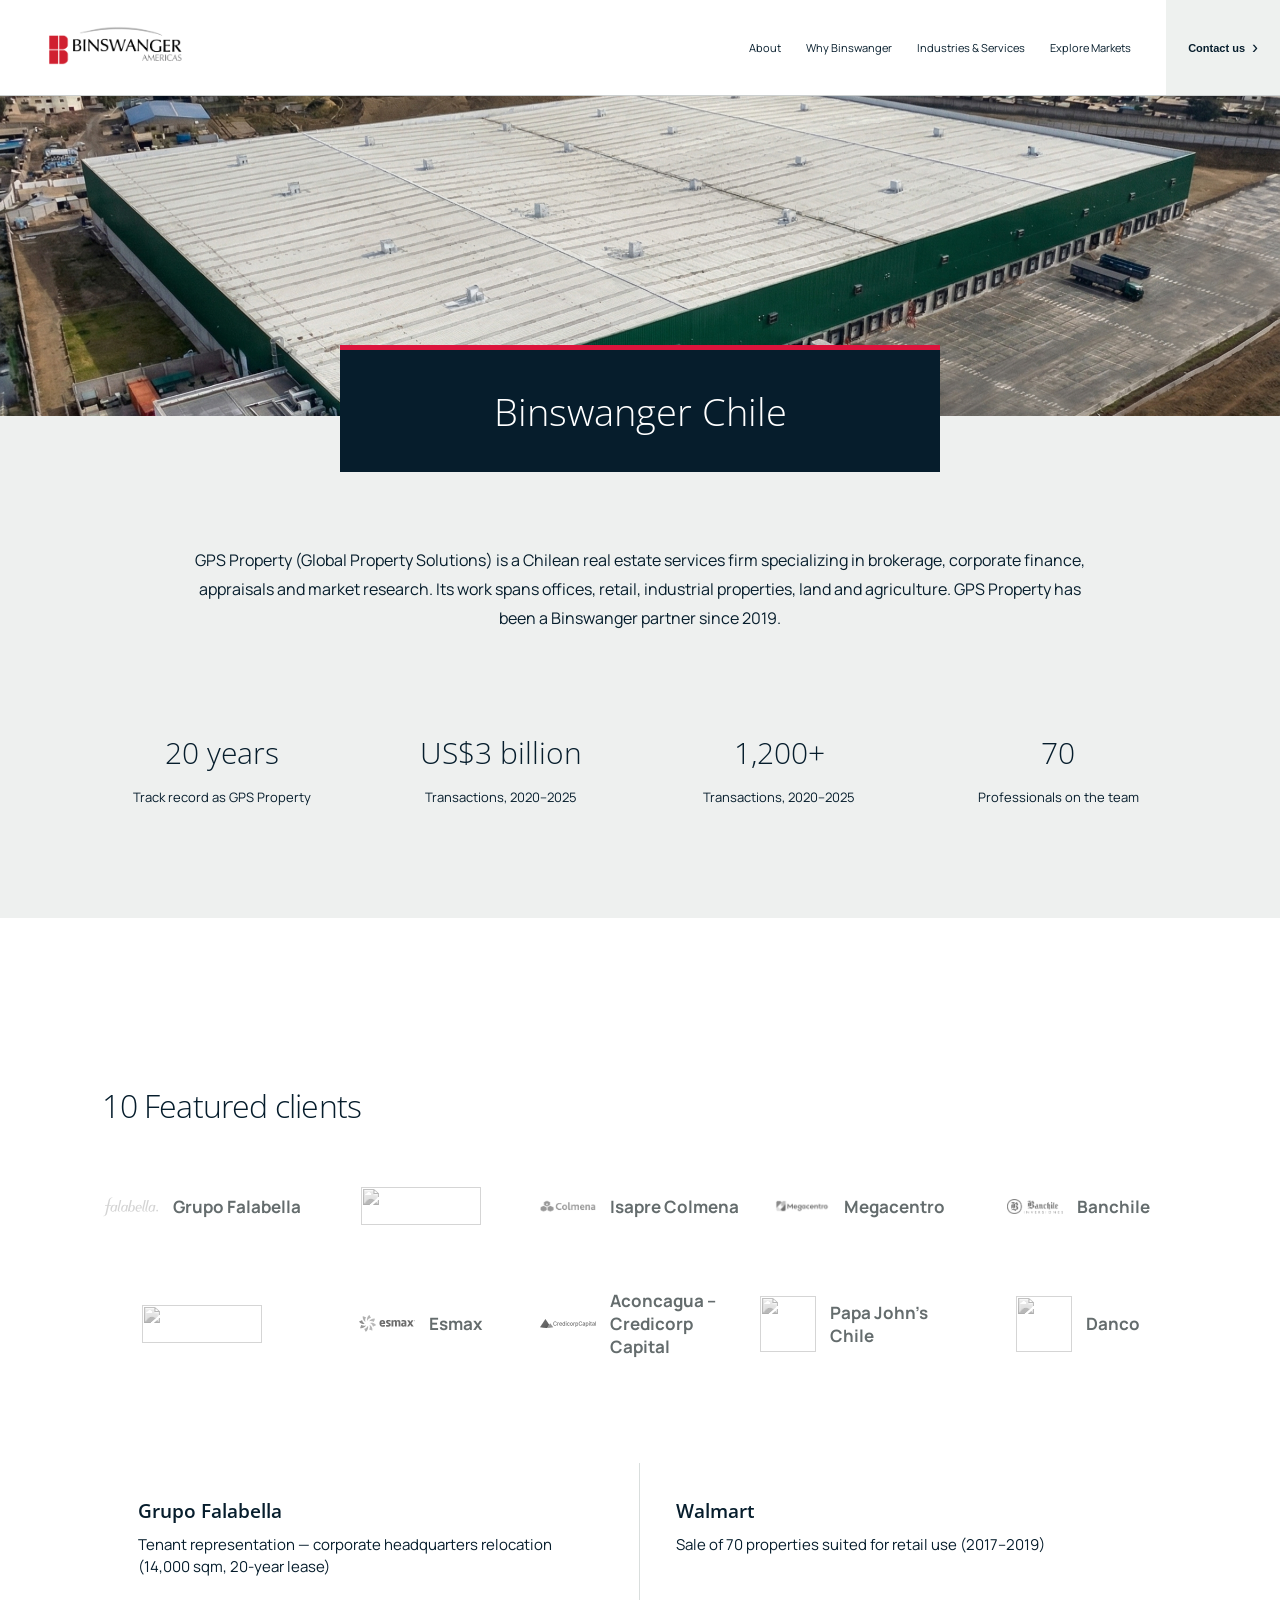
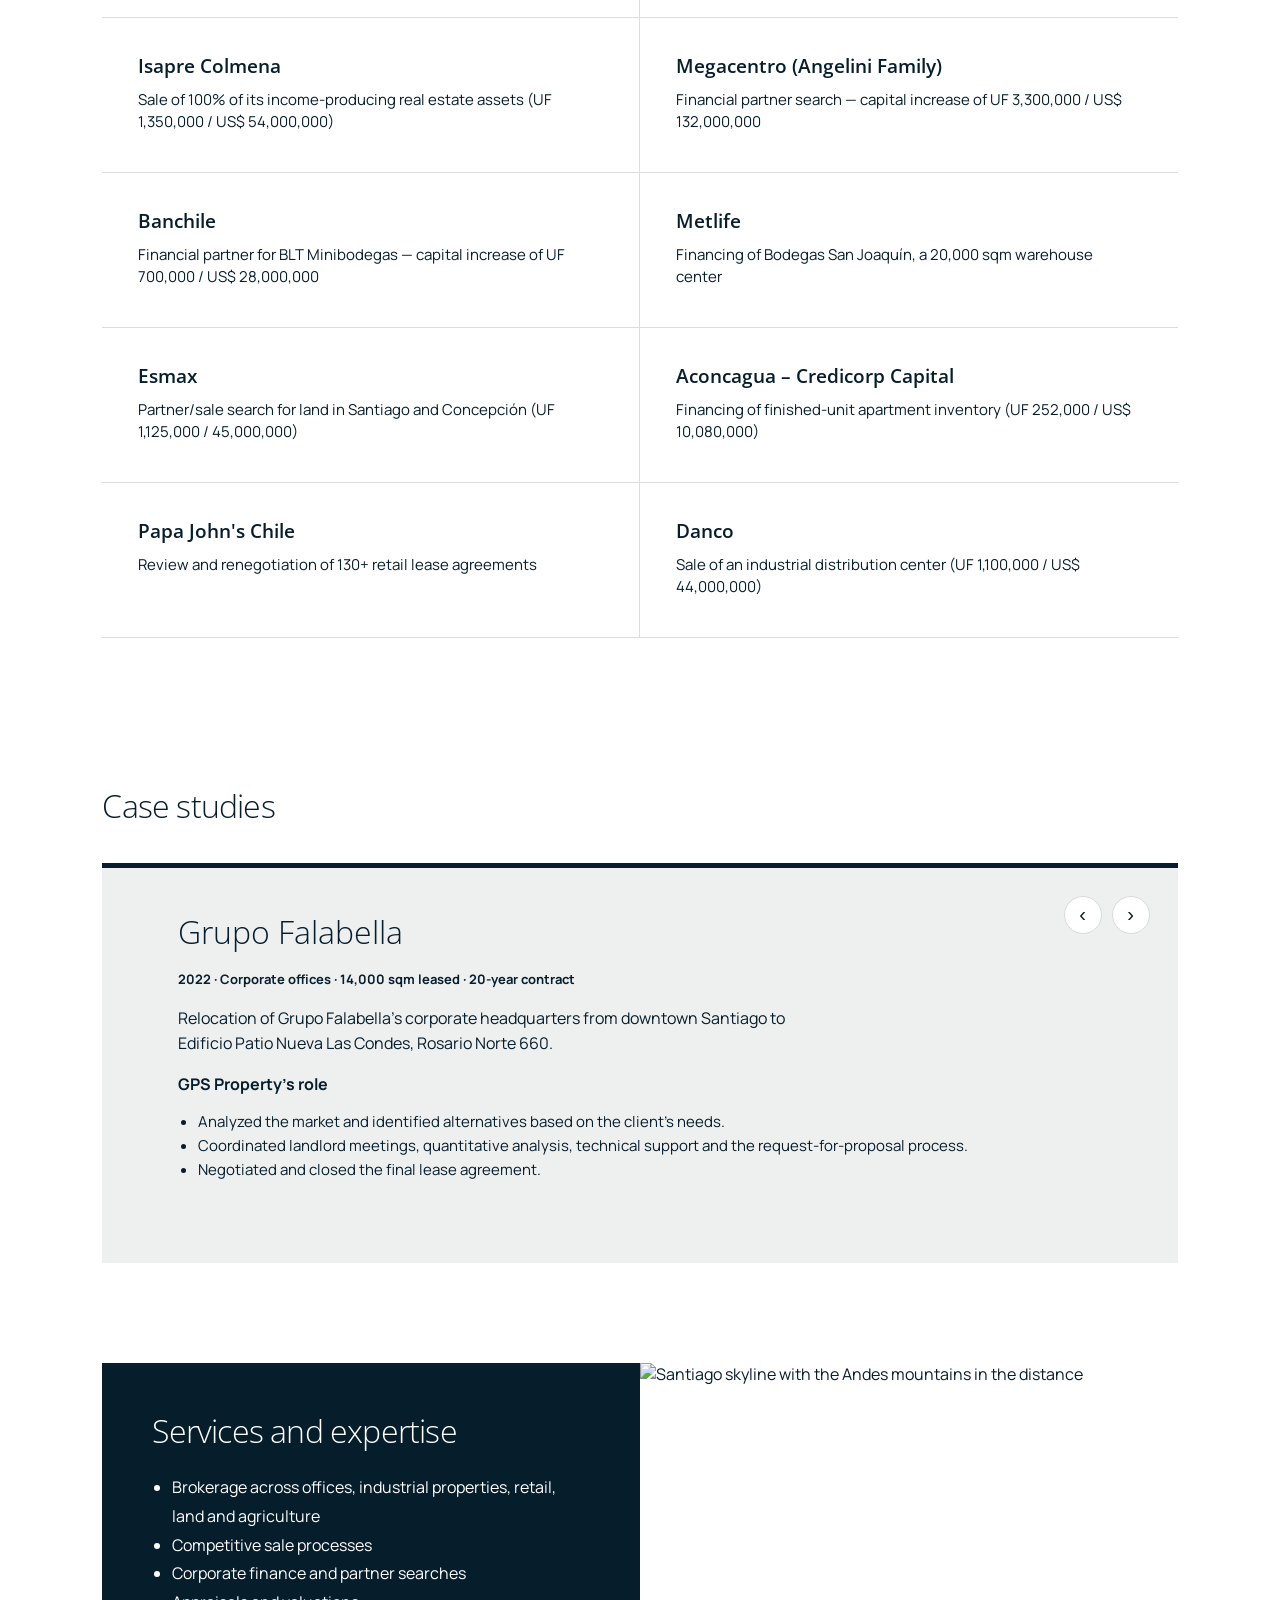
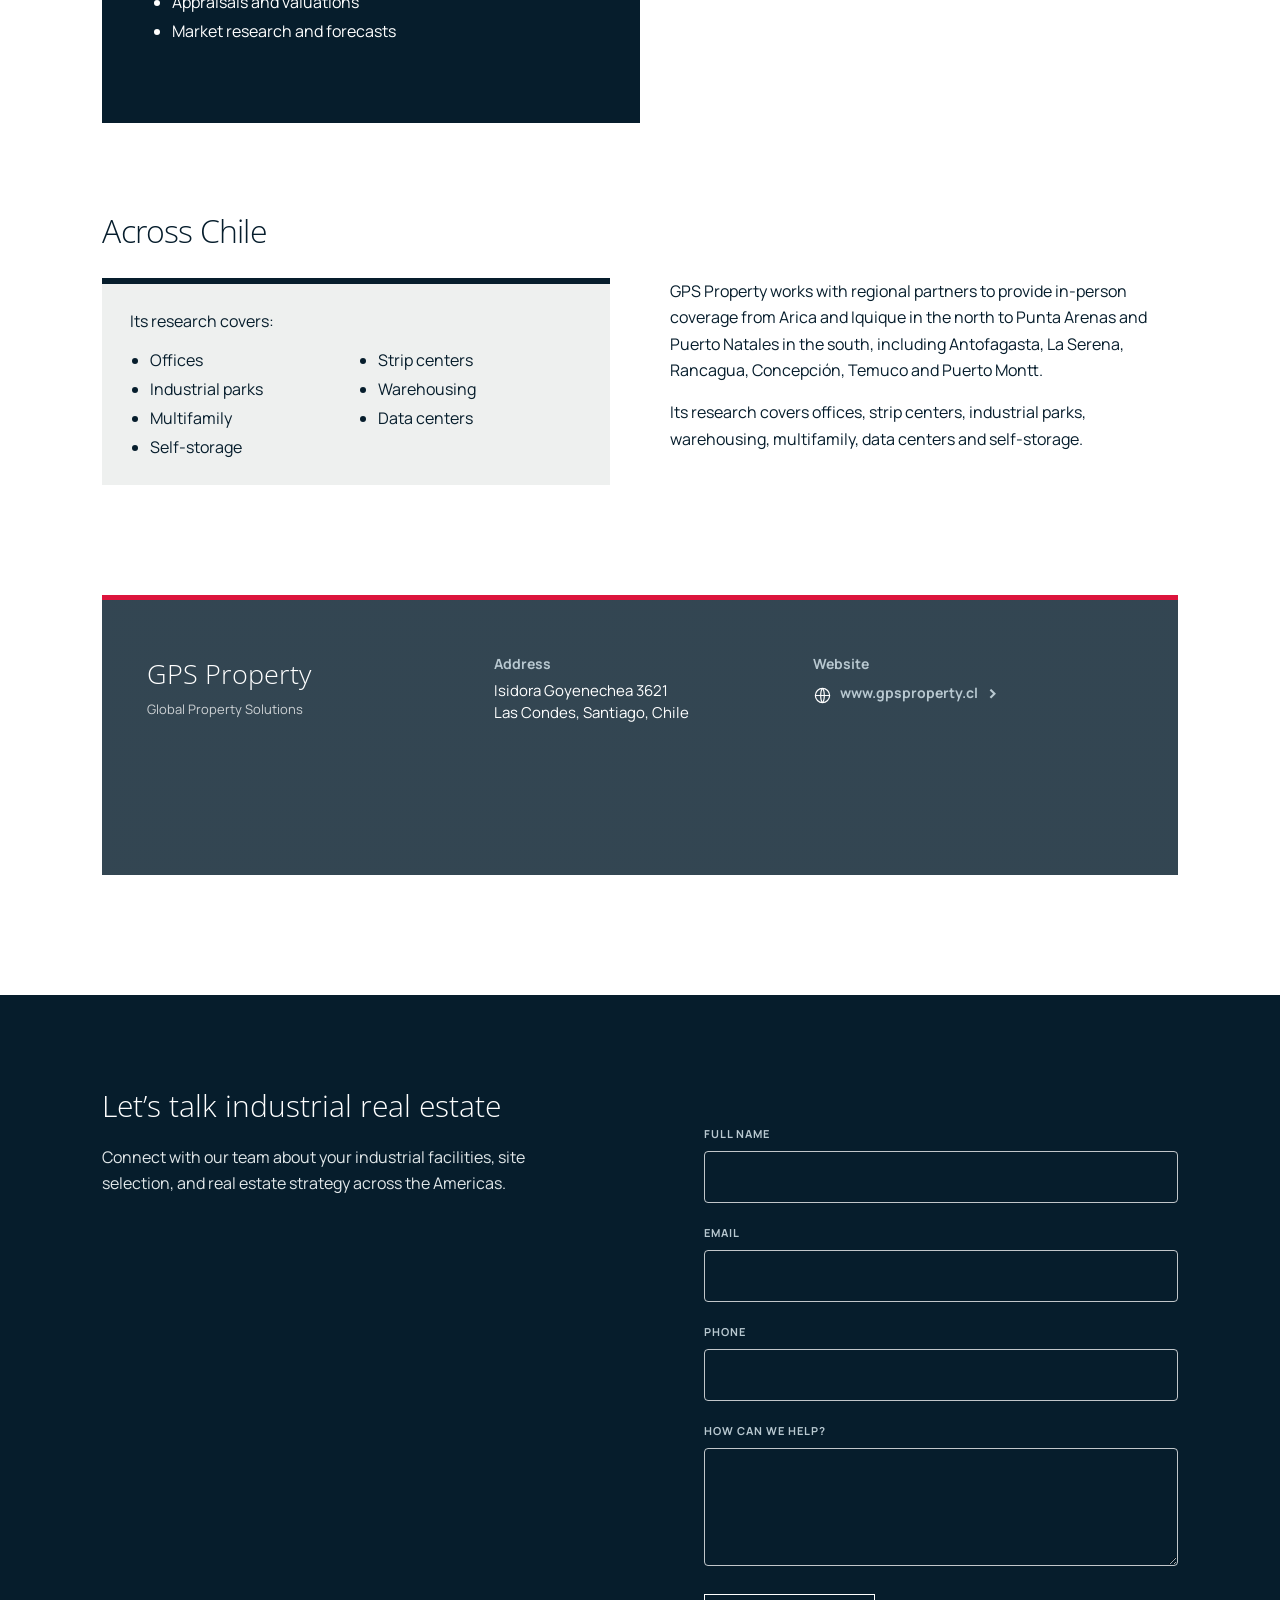
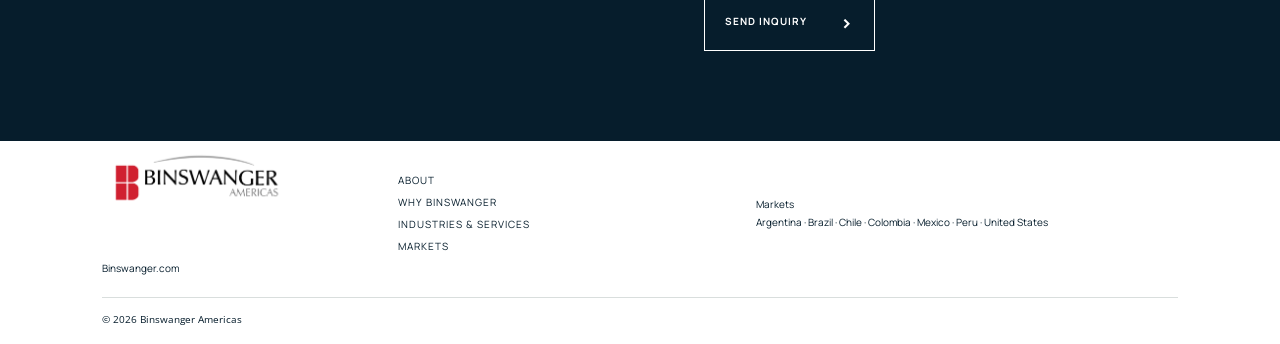
==== market-chile.html @ 6bb9d02f "Add files via upload" ====
<!doctype html>
<html lang="en"><head>
    <link rel="stylesheet" href="https://fonts.googleapis.com/css2?family=Open+Sans:wght@300;600&display=swap"><meta charset="utf-8"><meta name="viewport" content="width=device-width, initial-scale=1"><title>Binswanger Chile | Binswanger Americas</title><link rel="preconnect" href="https://fonts.googleapis.com"><link rel="preconnect" href="https://fonts.gstatic.com" crossorigin><link href="https://fonts.googleapis.com/css2?family=Manrope:wght@400;600;700&display=swap" rel="stylesheet"><link rel="stylesheet" href="capital-markets.css"><style>
.market-header { position:relative; } .market-hero { height:340px; position:relative; background:url('warehouse-peru-aerial-drone.jpg') center 50%/cover; } .market-title { position:absolute; left:7%; bottom:-48px; margin:0; padding:28px 48px; min-width:350px; background:#061d2c; border-top:5px solid #dc143c; color:white; font:300 clamp(32px,3vw,48px)/1.1 "Open Sans",Georgia,serif; } .market-content { max-width:1280px; margin:auto; padding:160px 5.5% 120px; } .market-content h2 { font:300 clamp(28px,2.5vw,40px)/1.1 "Open Sans",Georgia,serif; margin:0 0 40px; } .client-grid { display:grid; grid-template-columns:repeat(2,minmax(0,1fr)); gap:20px 26px; } .client { padding:24px 28px; } .client h3::before { content:""; display:inline-block; width:18px; height:5px; background:#cbd1d1; vertical-align:middle; margin-right:12px; } .client h3 { margin:0 0 12px; font:300 24px/1.1 "Open Sans",Georgia,serif; } .client p { margin:0; font:15px/1.5 Manrope,Arial,sans-serif; } .case-section { margin-top:150px; } .case-label { font:700 14px Manrope,Arial,sans-serif; margin:0 0 20px; } .case-card { min-height:300px; background:#eef0ef; border-top:5px solid #061d2c; padding:42px 7%; position:relative; } .case-card h3 { margin:0 0 16px; font:300 32px "Open Sans",Georgia,serif; } .case-card p { max-width:650px; line-height:1.6; } .case-controls { position:absolute; right:28px; top:28px; display:flex; gap:10px; } .case-controls button { width:38px; height:38px; border:1px solid #d6dbda; border-radius:50%; background:#fff; color:#061d2c; cursor:pointer; font-size:20px; } @media(max-width:760px){ .market-hero{height:250px}.market-title{left:24px;right:24px;min-width:0;padding:22px 26px}.market-content{padding:110px 24px 80px}.client-grid{grid-template-columns:1fr}.case-section{margin-top:80px}.case-card{padding:80px 24px 35px}.market-header nav { display:none } }
.client-ticker { overflow:hidden; background:#f3f4f3; padding:24px 0; border-top:1px solid #dfe3e2; } .ticker-track { display:flex; width:max-content; animation:ticker-scroll 45s linear infinite; } .ticker-group { display:flex; align-items:center; gap:64px; padding-right:64px; } .ticker-logo { display:flex; align-items:center; gap:10px; white-space:nowrap; color:#646c6d; font:700 15px Manrope,Arial,sans-serif; } .ticker-logo img { width:32px; height:32px; object-fit:contain; filter:grayscale(1); opacity:.65; } @keyframes ticker-scroll { to { transform:translateX(-50%); } } @media(prefers-reduced-motion:reduce) { .ticker-track { animation:none; } .client-ticker { overflow-x:auto; } }
.market-overview { margin-bottom:100px; max-width:1050px; } .market-eyebrow { color:#274b68; font:700 14px Manrope,Arial,sans-serif; margin:0 0 20px; } .market-overview p, .market-details p { font:16px/1.65 Manrope,Arial,sans-serif; } .market-stats { display:grid; grid-template-columns:repeat(4,1fr); gap:24px; margin:40px 0 0; } .market-stats strong { display:block; font:300 30px "Open Sans",Georgia,serif; } .market-stats span { font:13px/1.5 Manrope,Arial,sans-serif; } .market-details { margin-top:100px; display:grid; grid-template-columns:1fr 1fr; gap:60px; } .market-details h2 { margin-bottom:25px; } .market-details ul { padding-left:20px; font:16px/1.8 Manrope,Arial,sans-serif; } .case-meta { display:flex; flex-wrap:wrap; gap:14px 30px; font:700 13px Manrope,Arial,sans-serif; } .case-card ul { padding-left:20px; font:15px/1.6 Manrope,Arial,sans-serif; max-width:850px; } .contact-chile { margin-top:110px; padding:45px; background:#061d2c; color:#fff; } .contact-chile h2 { margin-bottom:22px; } .contact-chile p { line-height:1.7; margin:0; } .contact-chile a { text-decoration:underline; } @media(max-width:760px) { .market-stats,.market-details { grid-template-columns:1fr 1fr; } .market-details { gap:35px; } .contact-chile { padding:30px 24px; } } @media(max-width:500px) { .market-details { grid-template-columns:1fr; } }
.market-hero { height:clamp(260px,25vw,390px); margin-bottom:190px; } .market-hero::after { content:""; position:absolute; top:100%; left:0; right:0; height:190px; background:#d9d9d9; } .market-title { z-index:1; left:50%; right:auto; bottom:-56px; transform:translateX(-50%); min-width:0; width:min(600px,80%); padding:40px 30px; text-align:center; } .market-content { padding-top:110px; } @media(max-width:760px) { .market-hero { height:220px; margin-bottom:130px; } .market-hero::after { height:130px; } .market-title { left:50%; right:auto; width:calc(100% - 48px); padding:25px 18px; bottom:-40px; } .market-content { padding-top:75px; } }
.market-hero { margin-bottom:0; } .market-hero::after { display:none; } .overview-band { background:#eef0ef; padding:140px 5.5% 85px; } .overview-band .market-overview { max-width:1150px; margin:0 auto; } @media(max-width:760px) { .market-hero { margin-bottom:0; } .overview-band { padding:100px 24px 60px; } }
.market-overview h2 { font:300 clamp(28px,2.5vw,40px)/1.1 "Open Sans",Georgia,serif; margin:0 0 40px; }
.market-overview { text-align:center; } .market-overview > p { max-width:850px; margin-left:auto; margin-right:auto; }
.chile-flag { display:inline-block; width:32px; height:22px; position:relative; vertical-align:middle; margin-right:8px; background:linear-gradient(to bottom,#fff 50%,#d52b1e 50%); box-shadow:0 0 0 1px rgba(255,255,255,.25); } .chile-flag span { position:absolute; left:0; top:0; width:11px; height:11px; display:grid; place-items:center; background:#0039a6; color:#fff; font:8px/1 Arial,sans-serif; }
.contact-card { display:grid; grid-template-columns:1fr 2fr; gap:45px; max-width:950px; padding-top:28px; border-top:1px solid rgba(255,255,255,.3); } .contact-identity strong { display:block; font:300 27px "Open Sans",Georgia,serif; } .contact-identity span { display:block; margin-top:8px; font-size:13px; opacity:.75; } .contact-details { display:grid; grid-template-columns:1fr 1fr; gap:24px 35px; } .contact-details span { display:block; margin-bottom:6px; font-size:12px; font-weight:700; color:#b8c8d0; } .contact-details p { font-size:15px; line-height:1.5; } .contact-details a { text-decoration:none; } .contact-details a:hover { text-decoration:underline; } @media(max-width:600px) { .contact-card,.contact-details { grid-template-columns:1fr; gap:22px; } }
.market-overview > p { position:relative; top:-30px; }

.contact-card { border-top:0; padding-top:0; }
.contact-chile { border-top:5px solid #dc143c; }
.ticker-logo img[src*="wikimedia"] { width:120px; height:38px; } .ticker-logo img[src*="wikimedia"] + span { position:absolute; width:1px; height:1px; overflow:hidden; clip-path:inset(50%); }
.ticker-logo img[src*="client-logos/"] { width:120px; height:38px; } .ticker-logo img[src*="client-logos/"] + span { position:absolute; width:1px; height:1px; overflow:hidden; clip-path:inset(50%); }
.case-card { height:400px; overflow-y:auto; } @media(max-width:760px) { .case-card { height:480px; } }
.cm-header { height:96px; } @media(max-width:760px) { .cm-header { height:78px; } }
.case-label, .market-eyebrow, .contact-details span { font:700 14px/1.3 Manrope,Arial,sans-serif; letter-spacing:normal; text-transform:none; }
.hero-next, .arrow-link span, .line-link span, .cm-contact span, .why-summary a span { font-family:Manrope,Arial,sans-serif; font-weight:400; }
main h2 { font-family:"Open Sans", Georgia, serif; font-size:clamp(25px, 2.35vw, 38px); font-weight:300; line-height:1.05; letter-spacing:-.025em; }
.footer-inquiry { padding:0 8vw 70px; background:#061d2c; color:#fff; border-top:0; } .footer-inquiry-top { display:grid; grid-template-columns:1fr 1fr; gap:40px; padding:30px 0; border-bottom:1px solid #dc143c; font:700 14px/1.3 Manrope,Arial,sans-serif; } .footer-inquiry-body { display:grid; grid-template-columns:1fr 1fr; gap:10vw; padding-top:65px; } .footer-inquiry h2 { margin:0 0 22px; font:300 clamp(25px,2.35vw,38px)/1.05 "Open Sans",Georgia,serif; } .footer-inquiry p { max-width:520px; margin:0; font:16px/1.65 Manrope,Arial,sans-serif; color:#e1e7e9; } .footer-inquiry-action { padding-top:4px; } .footer-inquiry-action a { background:#274b68; display:inline-flex; align-items:center; justify-content:space-between; min-width:190px; margin-top:24px; padding:14px 20px; border:0; color:#fff; font:700 10px Manrope,Arial,sans-serif; text-transform:uppercase; letter-spacing:1px; } .footer-inquiry-action a span { font-size:24px; line-height:1; margin-left:30px; } .cm-footer { border-top:1px solid rgba(255,255,255,.2); } @media(max-width:760px) { .footer-inquiry { padding:0 24px 55px; } .footer-inquiry-top { gap:20px; font-size:12px; } .footer-inquiry-body { grid-template-columns:1fr; gap:32px; padding-top:45px; } }
.footer-inquiry-body { padding-top:65px; } .cm-footer { border-top:0; }
.footer-inquiry-action a { background:transparent; border:1px solid #fff; }
.footer-inquiry-logo { display:block; width:190px; height:auto; margin:0 0 32px; }
.cm-footer .cm-brand-logo { display:none; }
@media(min-width:761px) { .footer-inquiry-body { row-gap:0; } .footer-inquiry-body > div:first-child { display:contents; } .footer-inquiry-logo, .footer-inquiry h2, .footer-inquiry-body > div:first-child > p { grid-column:1; } .footer-inquiry-action { grid-column:2; grid-row:3; align-self:start; padding-top:0; } }
@media(min-width:761px) { .footer-inquiry-action { transform:translateY(-40px); } }
.market-stats-strip { background:#061d2c; border-top:8px solid #dc143c; color:#fff; padding:65px 8vw; } .market-stats-strip .market-stats { max-width:1200px; margin:0 auto; text-align:center; gap:30px; } .market-stats-strip strong { color:#fff; font:300 30px/1.1 "Open Sans",Georgia,serif; margin-bottom:16px; } .market-stats-strip span { display:block; font:13px/1.5 Manrope,Arial,sans-serif; } @media(max-width:760px) { .market-stats-strip { padding:50px 24px; } .market-stats-strip .market-stats { gap:38px 20px; } }
.market-eyebrow { color:#061d2c; }
body { background:#fff; } .client-ticker { background:#fff; }
.contact-chile { background:linear-gradient(rgba(6,29,44,.82), rgba(6,29,44,.82)), url("https://images.unsplash.com/photo-1689850543263-01a52ccc6943?auto=format&fit=crop&w=1600&q=85") center / cover; }
.market-details { gap:0; } .market-details > div:first-child { background:#061d2c; color:#fff; padding:50px; } .market-details > div:first-child .market-eyebrow { color:#c4d3db; } .market-details > div:nth-child(2) { padding:50px; } .market-details-image { grid-column:2; grid-row:1; margin:0; } .market-details-image img { display:block; width:100%; height:100%; min-height:360px; object-fit:cover; } .market-details > div:nth-child(2) { grid-column:1 / -1; } @media(max-width:760px) { .market-details { grid-template-columns:1fr; } .market-details > div:first-child, .market-details > div:nth-child(2) { padding:32px 24px; } .market-details-image { grid-column:1; grid-row:auto; } .market-details-image img { min-height:240px; height:260px; } .market-details > div:nth-child(2) { grid-column:1; } }
.cm-footer { background:#fff; color:#061d2c; padding:32px 8vw 18px; } @media(max-width:760px) { .cm-footer { padding:32px 24px 18px; } } .cm-footer .cm-footer-main-site { color:#061d2c; } .cm-footer .cm-footer-meta { border-color:#d9dedd; }

.cm-footer { display:grid; grid-template-columns:minmax(160px,.8fr) minmax(210px,1fr) minmax(270px,1.2fr) auto; gap:18px 42px; padding:32px 8vw 18px; }
.cm-footer-brand { grid-column:1; grid-row:1 / span 2; display:flex; flex-direction:column; align-items:flex-start; gap:14px; }
.cm-footer-links { grid-column:2; grid-row:1; display:flex; flex-direction:column; align-items:flex-start; gap:8px; }
.cm-footer-countries { grid-column:3 / 5; grid-row:1; margin:0; line-height:1.8; white-space:nowrap; }
.cm-footer-meta { grid-column:1 / -1; grid-row:3; margin-top:4px; padding-top:14px; border-top:1px solid #d9dedd; }
@media(max-width:760px) { .cm-footer { grid-template-columns:1fr 1fr; gap:24px; padding:32px 24px 18px; } .cm-footer-brand { grid-column:1; grid-row:1 / span 2; } .cm-footer-links { grid-column:1; grid-row:3; } .cm-footer-countries { grid-column:1 / -1; grid-row:4; white-space:normal; } .cm-footer-meta { grid-column:1 / -1; grid-row:5; } }
.client h3::before { content:none; }
.client h3 { font-size:19px; font-weight:600; }

.client-grid { gap:0; margin-top:70px; }
@media(max-width:760px) { .client-grid { margin-top:45px; } }
.client { padding:38px 36px; border-bottom:1px solid #d9dedd; }
@media(max-width:760px) { .client { padding:30px 20px; } }
.client:nth-child(odd) { border-right:1px solid #d9dedd; }
@media(max-width:760px) { .client:nth-child(odd) { border-right:0; } }

.overview-band { padding-top:160px; padding-bottom:110px; }
.overview-band .market-overview { text-align:center; }
.overview-band .market-overview > p { max-width:900px; margin:0 auto; line-height:1.8; }
.overview-band .market-stats { margin-top:70px; gap:40px; }
.overview-band .market-stats strong { margin-bottom:12px; }
@media(max-width:760px) { .overview-band { padding-top:110px; padding-bottom:70px; } .overview-band .market-stats { margin-top:45px; gap:35px 24px; } }

.overview-band { padding-left:8vw; padding-right:8vw; }
.overview-band .market-overview { max-width:none; }
.market-content { max-width:none; padding-left:8vw; padding-right:8vw; }
@media(max-width:760px) { .overview-band, .market-content { padding-left:24px; padding-right:24px; } }
.cm-footer .cm-footer-brand .cm-brand-logo { display:block; }
.cm-footer .cm-footer-brand .cm-brand-logo img { display:block; width:190px; height:auto; filter:none; }
@media(min-width:761px) { .footer-inquiry-action { transform:translateY(-80px); } }
.gps-website { grid-column:2; align-self:center; justify-self:center; display:inline-flex; align-items:center; gap:14px; color:#061d2c; text-decoration:none; font:16px Manrope,Arial,sans-serif; }
.market-details > div:nth-child(2) { grid-column:1; }
.gps-website svg { width:28px; height:28px; }
.gps-website span:last-child { font-size:24px; }
@media(max-width:760px) { .gps-website { grid-column:1; justify-self:start; margin:0 24px 35px; } }
.research-list { display:grid; grid-template-columns:repeat(2, minmax(0, 1fr)); column-gap:24px; }
.research-box { margin-top:30px; padding:24px 28px; background:#eef0ef; border-top:6px solid #061d2c; }
.research-box p { margin:0 0 12px; }
.research-box ul { margin:0; }
.coverage-right { grid-column:2; padding:50px; align-self:start; }
.coverage-right .gps-website { margin-top:55px; }
@media(max-width:760px) { .coverage-right { grid-column:1; padding:0 24px 35px; } .coverage-right .gps-website { margin:55px 0 0; } }
.market-details > div:nth-child(2), .coverage-right { margin-top:40px; }
.client-ticker { margin-top:0; padding:15px 0 35px; border-top:0; }
.ticker-track { display:block; width:auto; animation:none; }
.ticker-group { display:grid; grid-template-columns:repeat(3,minmax(0,1fr)); gap:28px 40px; padding:0; }
.ticker-logo { justify-content:center; white-space:normal; }
@media(max-width:760px) { .client-ticker { padding:35px 24px; } .ticker-group { gap:24px 16px; } .ticker-logo { flex-direction:column; text-align:center; font-size:12px; } }
 .ticker-group { grid-template-columns:repeat(5, minmax(0, 1fr)); row-gap:55px; column-gap:20px; padding:0; }
.ticker-logo { grid-column:auto; }
@media(max-width:760px) { .ticker-group { grid-template-columns:repeat(2, minmax(0, 1fr)); gap:30px 16px; } }
.ticker-logo img { width:56px; height:56px; }
.ticker-logo { font-size:17px; gap:14px; }
@media(max-width:760px) { .ticker-logo img { width:44px; height:44px; } .ticker-logo { font-size:12px; } }
.market-details .coverage-heading { grid-column:1 / -1; margin:90px 0 30px; }
.market-details .coverage-left, .market-details .coverage-right { margin:0; padding:0; }
.market-details .coverage-left { grid-column:1; padding-right:30px; }
.market-details .coverage-right { grid-column:2; padding-left:30px; }
.market-details .research-box { margin-top:0; }
.coverage-right > p { margin-top:0; }
@media(max-width:760px) { .market-details .coverage-left, .market-details .coverage-right { grid-column:1; padding:0; } .market-details .coverage-right { margin-top:30px; } }
.footer-inquiry h2, .footer-inquiry-body > div:first-child > p { position:relative; top:30px; }

.footer-inquiry-body { align-items:start; padding-bottom:20px; }
.chile-inquiry-form { display:grid; gap:10px; }
.chile-inquiry-form label { margin-top:12px; color:#b8c8d0; font:700 11px Manrope,Arial,sans-serif; letter-spacing:1px; text-transform:uppercase; }
.chile-inquiry-form input, .chile-inquiry-form textarea { width:100%; padding:14px; border:1px solid rgba(255,255,255,.75); border-radius:4px; background:transparent; color:#fff; font:16px Manrope,Arial,sans-serif; }
.chile-inquiry-form textarea { resize:vertical; }
.chile-inquiry-form button { justify-self:start; margin-top:18px; padding:14px 20px; border:1px solid #fff; background:transparent; color:#fff; cursor:pointer; font:700 10px Manrope,Arial,sans-serif; letter-spacing:1px; text-transform:uppercase; }
.chile-inquiry-form button span { margin-left:30px; font-size:20px; vertical-align:middle; }
.contact-details .gps-website { color:#fff; font-size:15px; gap:8px; }
.contact-details .gps-website svg { width:19px; height:19px; }
.contact-details .gps-website span:last-child { font-size:20px; }
.contact-chile { min-height:280px; padding-top:55px; padding-bottom:55px; }
@media(max-width:760px) { .contact-chile { min-height:0; padding-top:40px; padding-bottom:40px; } }
#clients-title { margin-top:60px; }
</style></head><body>
<header class="cm-header market-header"><a class="cm-brand cm-brand-logo" href="index.html"><img src="binswanger-intelligence.png" alt="Binswanger Americas" style="display:block;width:155px;height:auto"></a><nav><a href="index.html#about">About</a><a href="index.html#why-binswanger">Why Binswanger</a><a href="index.html#expertise">Industries &amp; Services</a><a href="index.html#markets">Explore Markets</a></nav><a class="cm-contact" href="index.html#contact">Contact us <span>›</span></a></header>
<main><section class="market-hero" aria-label="Industrial facility"><h1 class="market-title">Binswanger Chile</h1></section><div class="overview-band"><section class="market-overview"><p>GPS Property (Global Property Solutions) is a Chilean real estate services firm specializing in brokerage, corporate finance, appraisals and market research. Its work spans offices, retail, industrial properties, land and agriculture. GPS Property has been a Binswanger partner since 2019.</p><div class="market-stats"><div><strong>20 years</strong><span>Track record as GPS Property</span></div><div><strong>US$3 billion</strong><span>Transactions, 2020–2025</span></div><div><strong>1,200+</strong><span>Transactions, 2020–2025</span></div><div><strong>70</strong><span>Professionals on the team</span></div></div></section></div><div class="market-content"><section aria-labelledby="clients-title"><h2 id="clients-title">10 Featured clients</h2><section class="client-ticker" aria-label="Featured clients"><div class="ticker-track"><div class="ticker-group"><span class="ticker-logo"><img src="falabella.svg" alt="" loading="lazy"><span>Grupo Falabella</span></span><span class="ticker-logo"><img src="https://commons.wikimedia.org/wiki/Special:FilePath/Walmart%20logo%20(2025).svg" alt="" loading="lazy"><span>Walmart</span></span><span class="ticker-logo"><img src="colmena.png" alt="" loading="lazy"><span>Isapre Colmena</span></span><span class="ticker-logo"><img src="megacentro.png" alt="" loading="lazy"><span>Megacentro</span></span><span class="ticker-logo"><img src="banchile.png" alt="" loading="lazy"><span>Banchile</span></span><span class="ticker-logo"><img src="https://commons.wikimedia.org/wiki/Special:FilePath/MetLife%20Logo.svg" alt="" loading="lazy"><span>MetLife</span></span><span class="ticker-logo"><img src="esmax.svg" alt="" loading="lazy"><span>Esmax</span></span><span class="ticker-logo"><img src="credicorp.svg" alt="" loading="lazy"><span>Aconcagua – Credicorp Capital</span></span><span class="ticker-logo"><img src="https://www.google.com/s2/favicons?domain=papajohns.cl&amp;sz=64" alt="" loading="lazy"><span>Papa John’s Chile</span></span><span class="ticker-logo"><img src="https://www.google.com/s2/favicons?domain=danco.cl&amp;sz=64" alt="" loading="lazy"><span>Danco</span></span></div></div></section><div class="client-grid">
<article class="client"><h3>Grupo Falabella</h3><p>Tenant representation — corporate headquarters relocation (14,000 sqm, 20-year lease)</p></article>
<article class="client"><h3>Walmart</h3><p>Sale of 70 properties suited for retail use (2017–2019)</p></article>
<article class="client"><h3>Isapre Colmena</h3><p>Sale of 100% of its income-producing real estate assets (UF 1,350,000 / US$ 54,000,000)</p></article>
<article class="client"><h3>Megacentro (Angelini Family)</h3><p>Financial partner search — capital increase of UF 3,300,000 / US$ 132,000,000</p></article>
<article class="client"><h3>Banchile</h3><p>Financial partner for BLT Minibodegas — capital increase of UF 700,000 / US$ 28,000,000</p></article>
<article class="client"><h3>Metlife</h3><p>Financing of Bodegas San Joaquín, a 20,000 sqm warehouse center</p></article>
<article class="client"><h3>Esmax</h3><p>Partner/sale search for land in Santiago and Concepción (UF 1,125,000 / 45,000,000)</p></article>
<article class="client"><h3>Aconcagua – Credicorp Capital</h3><p>Financing of finished-unit apartment inventory (UF 252,000 / US$ 10,080,000)</p></article>
<article class="client"><h3>Papa John's Chile</h3><p>Review and renegotiation of 130+ retail lease agreements</p></article>
<article class="client"><h3>Danco</h3><p>Sale of an industrial distribution center (UF 1,100,000 / US$ 44,000,000)</p></article>
</div></section><section class="case-section" aria-labelledby="case-title"><h2 id="case-title">Case studies</h2><div class="case-card"><div class="case-controls"><button type="button" id="prev-case" aria-label="Previous case study">‹</button><button type="button" id="next-case" aria-label="Next case study">›</button></div><div aria-live="polite"><h3 id="case-name">Grupo Falabella</h3><p class="case-meta" id="case-meta"></p><p id="case-description"></p><strong>GPS Property’s role</strong><ul id="case-role"></ul></div></div></section><section class="market-details"><div><h2>Services and expertise</h2><ul><li>Brokerage across offices, industrial properties, retail, land and agriculture</li><li>Competitive sale processes</li><li>Corporate finance and partner searches</li><li>Appraisals and valuations</li><li>Market research and forecasts</li></ul></div><h2 class="coverage-heading">Across Chile</h2><div class="coverage-left"><div class="research-box"><p>Its research covers:</p><ul class="research-list"><li>Offices</li><li>Strip centers</li><li>Industrial parks</li><li>Warehousing</li><li>Multifamily</li><li>Data centers</li><li>Self-storage</li></ul></div></div><div class="coverage-right"><p>GPS Property works with regional partners to provide in-person coverage from Arica and Iquique in the north to Punta Arenas and Puerto Natales in the south, including Antofagasta, La Serena, Rancagua, Concepción, Temuco and Puerto Montt.</p><p>Its research covers offices, strip centers, industrial parks, warehousing, multifamily, data centers and self-storage.</p></div><figure class="market-details-image"><img src="https://images.unsplash.com/photo-1689850543263-01a52ccc6943?auto=format&amp;fit=crop&amp;w=1600&amp;q=85" alt="Santiago skyline with the Andes mountains in the distance" loading="lazy"></figure></section><section class="contact-chile"><div class="contact-card"><div class="contact-identity"><strong>GPS Property</strong><span>Global Property Solutions</span></div><div class="contact-details"><div><span>Address</span><p>Isidora Goyenechea 3621<br>Las Condes, Santiago, Chile</p></div><div><span>Website</span><p><a class="gps-website" href="https://www.gpsproperty.cl" target="_blank" rel="noopener noreferrer"><svg viewBox="0 0 24 24" fill="none" stroke="currentColor" stroke-width="1.5" aria-hidden="true"><circle cx="12" cy="12" r="9"/><path d="M3 12h18M12 3c3 3 3 15 0 18M12 3c-3 3-3 15 0 18"/></svg><span>www.gpsproperty.cl</span><span aria-hidden="true">›</span></a></p></div></div></div></section></div></main>



<section class="footer-inquiry" aria-label="Contact Binswanger"><div class="footer-inquiry-body"><div><h2>Let’s talk industrial real estate</h2><p>Connect with our team about your industrial facilities, site selection, and real estate strategy across the Americas.</p></div><form class="chile-inquiry-form" id="chile-inquiry-form"><label for="inquiry-name">Full name</label><input id="inquiry-name" name="name" autocomplete="name" required><label for="inquiry-email">Email</label><input id="inquiry-email" name="email" type="email" autocomplete="email" required><label for="inquiry-phone">Phone</label><input id="inquiry-phone" name="phone" type="tel" autocomplete="tel"><label for="inquiry-message">How can we help?</label><textarea id="inquiry-message" name="message" rows="4" required></textarea><button type="submit">Send inquiry <span>›</span></button></form></div></section>
<footer class="cm-footer"><div class="cm-footer-brand"><a class="cm-brand cm-brand-logo" href="index.html"><img src="binswanger-intelligence.png" alt="Binswanger Americas" /></a><a class="cm-footer-main-site" href="https://www.binswanger.com/" target="_blank" rel="noopener noreferrer">Binswanger.com</a></div><div class="cm-footer-links"><a href="index.html#about">About</a><a href="index.html#why-binswanger">Why Binswanger</a><a href="index.html#expertise">Industries &amp; Services</a><a href="index.html#markets">Markets</a></div><p class="cm-footer-countries"><span>Markets</span><br />Argentina · Brazil · Chile · Colombia · Mexico · Peru · United States</p><div class="cm-footer-meta"><span>© 2026 Binswanger Americas</span></div></footer>
<script>
const cases=[
{name:'Grupo Falabella',meta:'2022 · Corporate offices · 14,000 sqm leased · 20-year contract',description:'Relocation of Grupo Falabella’s corporate headquarters from downtown Santiago to Edificio Patio Nueva Las Condes, Rosario Norte 660.',role:['Analyzed the market and identified alternatives based on the client’s needs.','Coordinated landlord meetings, quantitative analysis, technical support and the request-for-proposal process.','Negotiated and closed the final lease agreement.']},
{name:'Megacentro — Angelini Family',meta:'2019 · Industrial · UF 3,300,000 / US$ 132,000,000',description:'Megacentro sought a financial partner for growth; Inversiones Siemel, the Angelini family office, acquired a 25% stake.',role:['Led the search for a partner to support future growth.','Approached financial investors interested in acquiring a stake.']},
{name:'Isapre Colmena',meta:'2019 · Income-producing offices · UF 1,350,000 / US$ 54,000,000',description:'Sale of 100% of Isapre Colmena’s income-producing real estate assets.',role:['Designed the transaction, including legal and tax matters and lease agreements.','Structured the asset and company sale.','Ran a competitive process among local real estate funds and insurance companies.']}
]; let current=0; function showCase(step){current=(current+step+cases.length)%cases.length;const item=cases[current];document.getElementById('case-name').textContent=item.name;document.getElementById('case-meta').textContent=item.meta;document.getElementById('case-description').textContent=item.description;const list=document.getElementById('case-role');list.replaceChildren(...item.role.map(text=>{const li=document.createElement('li');li.textContent=text;return li}));} document.getElementById('prev-case').addEventListener('click',()=>showCase(-1));document.getElementById('next-case').addEventListener('click',()=>showCase(1));showCase(0);
</script><script>
document.getElementById('chile-inquiry-form').addEventListener('submit', function (event) {
  event.preventDefault();
  const data = new FormData(this);
  const body = `Name: ${data.get('name')}\nEmail: ${data.get('email')}\nPhone: ${data.get('phone')}\n\n${data.get('message')}`;
  window.location.href = `mailto:info@gpsproperty.cl?subject=${encodeURIComponent('Chile industrial real estate inquiry')}&body=${encodeURIComponent(body)}`;
});
</script></body></html>
---- capital-markets.css ----
@font-face{font-family:Optima;src:url('OPTIMA.TTF') format('truetype');font-weight:400}:root{--ink:#061d2c;--lime:#cef06c;--paper:#f7f7f4;--red:#bd302d;--rule:#b8c0c4}*{box-sizing:border-box}html{scroll-behavior:smooth}body{margin:0;background:var(--paper);color:var(--ink);font-family:Manrope,Arial,sans-serif}a{color:inherit;text-decoration:none}.cm-header{height:78px;display:flex;align-items:center;padding:0 3vw;border-bottom:1px solid #ccd0d0;background:#fff;position:sticky;top:0;z-index:10}.cm-brand{font-size:19px;font-weight:800;letter-spacing:-1.3px}.cm-brand b{color:var(--red)}.cm-brand small{font-size:8px;letter-spacing:1.4px;margin-left:4px}.cm-header nav{display:flex;gap:25px;margin-left:auto;font-size:11px}.cm-contact{font-size:11px;font-weight:800;margin-left:35px}.cm-contact span{font-size:18px;margin-left:7px}.cm-menu{display:none}.cm-hero{min-height:720px;display:grid;grid-template-columns:1fr 43%;background:#dfe6e8}.cm-hero-image{background:linear-gradient(rgba(7,37,54,.16),rgba(7,37,54,.16)),url('capital-markets-hero.png') center/cover}.cm-hero-panel{background:var(--ink);color:#fff;margin:93px 7vw 62px -80px;padding:58px 56px;position:relative;border-top:16px solid var(--lime);align-self:stretch}.kicker,.side-label{font-size:10px;text-transform:uppercase;letter-spacing:1.55px;font-weight:800;margin:0 0 28px}.cm-hero h1,.intro-block h2,.expertise h2,.approach h2,.insights h2,.contact-block h2{font-family:"Open Sans",serif;font-weight:300;letter-spacing:-.025em}.cm-hero h1{font-size:clamp(57px,5.9vw,91px);line-height:.89;margin:0 0 34px}.cm-hero-panel>p:not(.kicker){max-width:315px;font-size:16px;line-height:1.65}.arrow-link{position:absolute;bottom:59px;font-size:11px;font-weight:800}.arrow-link span{font-size:21px;margin-left:9px}.hero-index{display:flex;gap:14px;position:absolute;bottom:62px;right:42px;align-items:center}.hero-index b{font-size:11px}.hero-index i{height:3px;width:52px;background:#42606d}.hero-index i:first-of-type{background:var(--lime)}.intro-block,.insights{display:grid;grid-template-columns:25% 1fr;padding:120px 8vw;border-bottom:1px solid var(--rule)}.side-label{color:var(--red);font-family:"Open Sans",serif;text-transform:none;font-size:15px;letter-spacing:.04em}.intro-block>div{max-width:950px}.intro-block h2{font-size:clamp(48px,5vw,74px);line-height:.95;margin:0 0 36px}.intro-block p:not(.side-label){font-size:18px;line-height:1.6;max-width:520px}.line-link{display:inline-block;margin-top:24px;border-bottom:1px solid currentColor;padding-bottom:7px;font-size:10px;font-weight:800;letter-spacing:1px;text-transform:uppercase}.line-link span{font-size:17px;margin-left:9px}.stats-strip{display:grid;grid-template-columns:repeat(3,1fr);background:var(--ink);color:#fff}.stats-strip div{min-height:210px;padding:43px 5vw;border-right:1px solid #4c626d}.stats-strip div:last-child{border:0}.stats-strip strong{display:block;font:300 clamp(52px,5vw,76px) "Open Sans",serif;letter-spacing:-.05em}.stats-strip span{font-size:10px;letter-spacing:1.15px;text-transform:uppercase}.expertise{display:grid;grid-template-columns:35% 65%;border-bottom:1px solid var(--rule)}.expertise-heading{padding:110px 5vw 80px 8vw;background:#e5e9e7}.expertise h2{font-size:clamp(52px,5.5vw,83px);line-height:.9;margin:0}.expertise-list{border-left:1px solid var(--rule)}.expertise-list a{display:grid;grid-template-columns:60px 1fr 30px;gap:20px;padding:31px 38px;border-bottom:1px solid var(--rule);align-items:center;min-height:125px}.expertise-list a:last-child{border:0}.expertise-list span{font-size:11px}.expertise-list h3{font:300 clamp(28px,3vw,45px) "Open Sans",serif;letter-spacing:-.02em;margin:0}.expertise-list b{font-size:24px;font-weight:400}.approach{display:grid;grid-template-columns:1fr 1fr;min-height:660px}.approach-photo{background:url('https://images.unsplash.com/photo-1497366412874-3415097a27e7?auto=format&fit=crop&w=1500&q=85') center/cover}.approach-copy{background:var(--ink);color:#fff;padding:110px 8vw}.approach-copy .kicker{color:var(--lime)}.approach h2{font-size:clamp(48px,5.2vw,77px);line-height:.93;margin:0 0 38px}.approach-copy>p:not(.kicker){font-size:17px;line-height:1.65;max-width:470px}.light-link{color:#fff}.insights{padding-bottom:100px}.insights-content{min-width:0}.insights-top{display:flex;justify-content:space-between;gap:30px;align-items:end;margin-bottom:62px}.insights h2{font-size:clamp(42px,4.7vw,70px);line-height:.95;margin:0}.story-grid{display:grid;grid-template-columns:repeat(3,1fr);border-top:1px solid var(--ink)}.story-grid article{min-height:280px;border-right:1px solid var(--rule);padding:25px 25px 25px 0;margin-right:25px;display:flex;flex-direction:column}.story-grid article:last-child{border:0}.story-grid .kicker{color:var(--red);margin-bottom:35px;font-size:9px}.story-grid h3{font:300 29px/1.02 "Open Sans",serif;margin:0}.story-grid a{margin-top:auto;font-size:10px;font-weight:800;text-transform:uppercase;letter-spacing:1px}.contact-block{background:var(--lime);padding:100px 8vw}.contact-block h2{font-size:clamp(56px,6vw,94px);line-height:.88;margin:0 0 50px}.contact-block>a{font-size:17px;border-bottom:1px solid var(--ink);padding-bottom:8px}.contact-block>a span{font-size:23px;margin-left:12px}footer{background:var(--ink);color:#fff;padding:31px 3vw;display:flex;justify-content:space-between;align-items:center;font-size:10px}footer>span{opacity:.7}@media(max-width:760px){.cm-header{height:65px;padding:0 20px}.cm-header nav,.cm-contact{display:none}.cm-menu{display:flex;margin-left:auto;gap:5px;align-items:center;border:0;background:none;font-size:10px;text-transform:uppercase;letter-spacing:1px}.cm-menu i{display:block;width:20px;height:1px;background:var(--ink)}.cm-hero{display:block;min-height:0}.cm-hero-image{height:450px}.cm-hero-panel{margin:-50px 20px 0;padding:42px 30px;min-height:500px}.hero-index{left:30px;right:auto;bottom:29px}.hero-index i{width:34px}.intro-block,.insights{grid-template-columns:1fr;padding:73px 24px}.side-label{margin-bottom:35px}.stats-strip,.expertise,.approach,.story-grid{grid-template-columns:1fr}.stats-strip div{min-height:155px;padding:25px 24px;border-right:0;border-bottom:1px solid #4c626d}.expertise-heading{padding:72px 24px}.expertise-list{border-left:0}.expertise-list a{padding:26px 24px;grid-template-columns:35px 1fr 22px}.approach-photo{min-height:360px}.approach-copy{padding:72px 24px}.insights-top{display:block}.insights-top .line-link{margin-top:26px}.story-grid article{min-height:220px;border-right:0;border-bottom:1px solid var(--rule);margin:0;padding:25px 0}.contact-block{padding:75px 24px}footer{padding:28px 24px;gap:20px;align-items:flex-start;flex-direction:column}}

/* JLL-inspired open service-page layout */
.intro-block { display:block; padding:108px max(8vw, 80px); text-align:center; }
.intro-block .side-label { margin:0 0 24px; }
.intro-block > div { max-width:820px; margin:0 auto; }
.intro-block h2 { font-size:clamp(45px,4.5vw,68px); }
.intro-block p:not(.side-label) { margin-left:auto; margin-right:auto; }
.stats-strip { background:#fff; color:var(--ink); max-width:1180px; margin:0 auto; padding:78px 4vw; }
.stats-strip div { min-height:0; padding:0 4vw; border-right:0; text-align:center; }
.stats-strip div + div { border-left:1px solid #d9ddda; }
.stats-strip strong { color:var(--red); }
.expertise { display:block; border:0; padding:110px 8vw; background:#eef1ef; }
.expertise-heading { padding:0; background:transparent; text-align:center; }
.expertise-heading .kicker { color:var(--red); }
.expertise h2 { font-size:clamp(46px,4.6vw,70px); margin-bottom:55px; }
.expertise-list { display:grid; grid-template-columns:repeat(2,1fr); gap:16px; border:0; max-width:1150px; margin:0 auto; }
.expertise-list a { min-height:150px; padding:30px; background:#fff; border:0; grid-template-columns:38px 1fr 22px; }
.expertise-list h3 { font-size:clamp(27px,2.4vw,38px); }
.approach { grid-template-columns:1.05fr .95fr; min-height:600px; }
.insights { display:block; padding:108px 8vw; }
.insights > .side-label { color:var(--red); }
.insights-content { max-width:1180px; }
.story-grid { gap:18px; border:0; }
.story-grid article { min-height:250px; margin:0; padding:28px; background:#eef1ef; border:0; }
@media(max-width:760px) { .intro-block { text-align:left; } .intro-block p:not(.side-label) { margin-left:0; } .stats-strip { padding:30px 24px; } .stats-strip div { padding:26px 0; text-align:left; } .stats-strip div + div { border-left:0; border-top:1px solid #d9ddda; } .expertise { padding:73px 24px; } .expertise-heading { text-align:left; } .expertise-list { grid-template-columns:1fr; gap:10px; } .expertise-list a { min-height:105px; } .insights { padding:73px 24px; } .story-grid { gap:10px; } }

/* Warehouse-right hero with Binswanger red accent */
:root { --lime:#bd302d; --red:#bd302d; }
.cm-hero { grid-template-columns:52% 48%; background:var(--ink); }
.cm-hero-image { order:2; background:url("hero-warehouse-aerial.png") center/cover; }
.cm-hero-panel { order:1; margin:0; min-height:720px; padding:110px 8vw; border-top:0; border-right:14px solid var(--red); }
.cm-hero-panel .kicker { color:#fff; }
.hero-index i:first-of-type { background:var(--red); }
@media(max-width:760px) { .cm-hero { display:flex; flex-direction:column; } .cm-hero-image { order:1; height:390px; } .cm-hero-panel { order:2; min-height:490px; margin:0; padding:54px 30px; border-right:0; border-top:10px solid var(--red); } }

/* Layered hero composition */
@media(min-width:761px) {
  .cm-hero { grid-template-columns:1fr 43%; background:#dfe6e8; }
  .cm-hero-image { order:1; }
  .cm-hero-panel { order:2; min-height:0; margin:93px 7vw 62px -80px; padding:58px 56px; border-right:0; border-top:16px solid var(--red); }
}

/* Embedded Latin America market map */
.industrial-map { min-height:820px; position:relative; background:#f2f3f1; border-top:1px solid #d7dcda; }
.industrial-map-copy { position:absolute; z-index:2; top:105px; left:8vw; width:360px; color:var(--ink); pointer-events:none; }
.industrial-map-copy .kicker { color:var(--red); }
.industrial-map-copy h2 { font:300 clamp(48px,5vw,74px)/.9 "Open Sans",serif; letter-spacing:-.025em; margin:0 0 31px; }
.industrial-map-copy > p:last-child { font-size:16px; line-height:1.55; }
.industrial-map-canvas { width:72vw; min-height:820px; margin-left:28vw; }
.maplibregl-popup-content { padding:13px 15px 12px; min-width:142px; border:0; border-radius:0; box-shadow:0 10px 24px rgba(22,19,15,.14); font-family:"Open Sans",serif; }
.maplibregl-popup-content, .popup-link, .popup-link:focus, .popup-link:focus-visible, .maplibregl-canvas:focus { outline:0; }
.maplibregl-popup-tip { border-top-color:#fff !important; }
.popup-title { margin:0 0 6px; font-size:20px; font-weight:300; line-height:1; }
.popup-link { font:700 9px Manrope,Arial,sans-serif; letter-spacing:1px; text-transform:uppercase; }
.popup-link span { font-size:14px; margin-left:5px; }
.maplibregl-ctrl-bottom-right, .maplibregl-ctrl-bottom-left { display:none; }
@media(max-width:760px) { .industrial-map { min-height:0; } .industrial-map-copy { position:relative; top:auto; left:auto; width:auto; padding:73px 24px 30px; } .industrial-map-canvas { width:100%; min-height:520px; margin-left:0; } }

/* Contrast rule: no red-on-navy or blue-on-red text */
.cm-hero-panel, .approach-copy { color:#fff; }
.cm-hero-panel .kicker, .approach-copy .kicker { color:#fff; }
.contact-block { color:#111; }
.contact-block .kicker { color:#111; }

/* Subtle closing section */
.contact-block { background:#e7e9e6; }

/* Subtle closing call-to-action surface */
.contact-block { background:#e6e2dc; }

/* Alternate homepage content retrofit helpers */
.cm-hero h1 { font-size: clamp(23px, 2.4vw, 37px); }
.cm-hero h1 em {
  display: block;
  margin-top: .45em;
  font-size: .58em;
  line-height: 1.1;
  letter-spacing: 0.005em;
  font-style: italic;
  opacity: .82;
}
.cm-hero h1 .hero-primary {
  display: block;
  font-size: 1.55em;
  line-height: .92;
}
.stats-strip-five { grid-template-columns: repeat(5, 1fr); }
.expertise-list a { align-items: start; }
.expertise-list p {
  margin: 10px 0 0;
  font-size: 14px;
  line-height: 1.5;
  max-width: 420px;
}
.cm-feature-list {
  margin: 28px 0 34px;
  padding: 0;
  list-style: none;
  display: grid;
  gap: 12px;
  max-width: 520px;
}
.cm-feature-list li {
  position: relative;
  padding-left: 18px;
  font-size: 15px;
  line-height: 1.55;
}
.cm-feature-list li::before {
  content: "";
  position: absolute;
  left: 0;
  top: 0.62em;
  width: 7px;
  height: 7px;
  border-radius: 50%;
  background: var(--lime);
}
.cm-feature-list strong,
.cm-feature-list span { display: block; }
.cm-feature-list strong { font-size: 11px; letter-spacing: .7px; text-transform: uppercase; }
.cm-feature-list span { margin-top: 4px; }

.approach-copy::before {
  content: "About";
  display: block;
  margin-bottom: 28px;
  color: #fff;
  font-size: 10px;
  font-weight: 800;
  letter-spacing: 1.55px;
  text-transform: uppercase;
}

.cm-brand-logo { display: flex; align-items: center; gap: 7px; }
.cm-brand-logo img { display: block; width: 112px; height: auto; }
.cm-brand-logo small { margin-left: 0; }
footer .cm-brand-logo img { filter: brightness(0) invert(1); }
.cm-hero-image { background-image: url('toyota-in-peru.jpg'); background-size: cover; background-position: center; }
.cm-hero-image { position: relative; }
.cm-hero-image::after { content: ""; position: absolute; inset: 0; background: var(--next-hero-image) center / cover; opacity: 0; transition: opacity 420ms ease-in-out; }
.cm-hero-image.is-crossfading::after { opacity: 1; }

/* Why Binswanger is a full-width editorial section. */
.approach { grid-template-columns: 1fr; }
.approach-photo { display: none; }
#why-binswanger .approach-copy { padding: 100px 8vw; }
#why-binswanger .approach-copy > p:not(.kicker) { max-width: 820px; }
#why-binswanger .cm-feature-list { max-width: none; grid-template-columns: repeat(2, minmax(0, 1fr)); column-gap: 6vw; }
#why-binswanger .cm-feature-list { gap: 0; border-top: 1px solid rgba(255,255,255,.3); }
#why-binswanger .cm-feature-list li { min-height: 132px; padding: 24px 28px 24px 0; border-bottom: 1px solid rgba(255,255,255,.3); }
#why-binswanger .cm-feature-list li::before { display: none; }
#why-binswanger .cm-feature-list strong { font: 300 clamp(22px, 2vw, 32px)/1 "Open Sans", serif; letter-spacing: -.03em; text-transform: none; }
#why-binswanger .cm-feature-list span { margin-top: 10px; max-width: 420px; font-size: 14px; line-height: 1.5; opacity: .8; }
@media (max-width: 760px) {
  #why-binswanger .cm-feature-list { grid-template-columns: 1fr; }
  #why-binswanger .cm-feature-list li { min-height: 0; padding: 22px 0; }
}
.story-grid-history { grid-template-columns: repeat(4, 1fr); }
.story-grid article p:not(.kicker) {
  margin: 14px 0 0;
  font-size: 14px;
  line-height: 1.55;
}
.contact-intro {
  max-width: 640px;
  font-size: 17px;
  line-height: 1.6;
  margin: 0 0 36px;
}
.contact-options {
  display: flex;
  flex-wrap: wrap;
  gap: 16px;
}
.contact-options a {
  font-size: 13px;
  border-bottom: 1px solid var(--ink);
  padding-bottom: 8px;
}
.contact-options a span {
  font-size: 23px;
  margin-left: 12px;
}
@media (max-width: 760px) {
  .cm-hero h1 {
    font-size: clamp(20px, 5vw, 29px);
  }
  .stats-strip-five,
  .story-grid-history {
    grid-template-columns: 1fr;
  }
  .contact-options {
    flex-direction: column;
    align-items: flex-start;
  }
}

@media (max-width: 760px) {
  .cm-header nav.open {
    display: flex;
    position: absolute;
    top: 65px;
    left: 0;
    right: 0;
    flex-direction: column;
    gap: 18px;
    padding: 28px 20px;
    background: #fff;
    border-bottom: 1px solid var(--rule);
  }
}

/* Closing property gallery */
.closing-gallery {
  display: grid;
  grid-template-columns: minmax(260px, .82fr) minmax(0, 1.42fr);
  align-items: start;
  gap: 0;
  padding: 0;
  background: #dfe6e8;
}
.closing-gallery figure { margin: 0; }
.closing-gallery img { display: block; width: 100%; object-fit: cover; }
.closing-gallery figure:first-child { grid-column: 2; grid-row: 1; }
.closing-gallery figure:first-child img { height: min(57vw, 800px); object-position: center; }
.closing-gallery figure:last-child { position: relative; z-index: 1; grid-column: 1; grid-row: 1; padding-top: calc(clamp(36px, 4vw, 78px) + 80px); transform: translateX(7vw); }
.closing-gallery figure:last-child img { height: min(29vw, 410px); object-position: center; }
@media (max-width: 760px) {
  .closing-gallery { grid-template-columns: 1fr; gap: 28px; padding: 64px 24px; }
  .closing-gallery figure:first-child,
  .closing-gallery figure:last-child { grid-column: auto; grid-row: auto; }
  .closing-gallery figure:first-child img,
  .closing-gallery figure:last-child img { height: auto; aspect-ratio: 4 / 3; }
  .closing-gallery figure:last-child { padding-top: 0; transform: none; }
}

#history { border-bottom: 0; }

.arrow-link span,
.line-link span,
.cm-contact span,
.contact-options span,
.expertise-list b,
footer > a[href="#top"] { font-family: Inter, Arial, sans-serif; font-weight: 500; }
.arrow-link,
.line-link,
.cm-contact,
.contact-options a { font-family: Inter, Arial, sans-serif; }
.arrow-link,
.arrow-link span,
.line-link,
.line-link span,
.cm-contact,
.cm-contact span,
.contact-options a,
.contact-options span { font-family: Inter, Arial, sans-serif !important; font-weight: 700; }
.arrow-glyph { font-family: Inter, Arial, sans-serif !important; font-weight: 700 !important; font-style: normal; font-synthesis: none; }
.line-link > span.arrow-glyph,
.line-link > span { display: inline-block; font-family: Inter, Arial, sans-serif !important; font-size: 24px !important; font-weight: 700 !important; font-style: normal; font-synthesis: none; font-variation-settings: "wght" 700; }

.cm-contact { align-self: stretch; display: flex; align-items: center; padding: 0 22px; background: #eef1ef; color: var(--ink); }

/* Click-through hero story */
.hero-copy-carousel { height: 210px; overflow: hidden; }
.hero-copy-slide { display: none; max-width: 430px; margin: 0; font-size: 14px; line-height: 1.55; letter-spacing: 0.03em; }
.hero-copy-slide.is-active { display: block; }
.hero-next { border: 0; color: inherit; background: transparent; cursor: pointer; font-family: Inter, Arial, sans-serif; }
.hero-index button { width: 52px; height: 3px; padding: 0; border: 0; background: #42606d; cursor: pointer; }
.hero-index button.is-active { background: var(--red); }
.hero-index button:focus-visible { outline: 1px solid #fff; outline-offset: 4px; }
@media (max-width: 760px) { .hero-copy-carousel { height: 260px; } }

/* Expanded statistics section */
.stats-strip.stats-strip-five { display: block; max-width: none; margin: 0; padding: 150px 4vw 142px; background: #fff; }
.stats-strip .stats-heading,
.stats-strip .stats-grid { min-height: 0; padding: 0; border: 0; }
.stats-strip .stats-heading { max-width: none; margin: 0 0 68px 4vw; text-align: left !important; }
.stats-strip .stats-grid { max-width: 1180px; margin-left: auto; margin-right: auto; }
.stats-strip .stats-heading h2 { margin: 0; color: var(--red); text-align: left; font: 300 clamp(36px, 4vw, 60px)/.95 "Open Sans", Georgia, serif; letter-spacing: -.045em; }
.stats-grid { display: grid; grid-template-columns: repeat(5, minmax(0, 1fr)); }
.stats-grid > div { min-width: 0; }
.stats-grid strong { font-variant-numeric: tabular-nums; }

/* Shared eyebrow treatment — color remains contextual (white or red). */
.kicker,
.side-label {
  font-family: Manrope, Arial, sans-serif;
  font-size: 10px;
  font-weight: 800;
  line-height: 1.2;
  letter-spacing: 1.55px;
  text-transform: uppercase;
}
.stats-strip .stats-grid > div { min-height: 0; padding: 0 4vw; border-right: 0; text-align: center; }
.stats-strip .stats-grid > div + div { border-left: 1px solid #d9ddda; }
#expertise .expertise-list h3 { font: 300 clamp(22px, 2vw, 32px)/1 "Open Sans", serif; letter-spacing: -.03em; }
#expertise .expertise-list a { grid-template-columns: 1fr 22px; }
#expertise .expertise-list > a > span { display: none; }
@media (min-width: 761px) { .cm-header { padding-right: 0; } }
@media (max-width: 760px) {
  .stats-strip.stats-strip-five { padding: 90px 24px; }
  .stats-strip .stats-heading { margin: 0 0 44px; }
  .stats-grid { grid-template-columns: 1fr; }
  .stats-strip .stats-grid > div { padding: 26px 0; text-align: left; }
  .stats-strip .stats-grid > div + div { border-left: 0; border-top: 1px solid #d9ddda; }
}

@media (min-width: 761px) {
  footer { padding-top: 72px; padding-bottom: 72px; }
  .cm-footer .cm-brand-logo,
  .cm-footer-contact { transform: translateY(-30px); }
}

/* Expanded footer, matching the homepage information architecture. */
.cm-footer { display: grid; grid-template-columns: repeat(2, minmax(0, 1fr)); row-gap: 34px; column-gap: 0; padding: 68px 4.1vw 24px; }
.cm-footer-links { display: flex; flex-direction: column; align-items: flex-start; gap: 10px; font-size: 10px; letter-spacing: 1px; text-transform: uppercase; }
.cm-footer-contact { grid-column: 1; grid-row: 2; justify-self: start; align-self: end; margin-top: -42px; padding: 10px 14px; background: #eef1ef; color: var(--ink); font-size: 10px; font-weight: 700; letter-spacing: 1px; text-transform: uppercase; }
.cm-footer-meta { grid-column: 1 / -1; display: flex; align-items: center; justify-content: space-between; padding-top: 22px; font: 10px "Open Sans", serif; }
.cm-footer-meta > a { font: 500 18px/1 Inter, Arial, sans-serif; }
.expertise-list a { grid-template-columns: 38px 1fr; }
.expertise-list b { display: none; }
.intro-block h2,
.industrial-map-copy h2,
.expertise h2,
.approach h2,
.insights h2,
.contact-block h2 { font-size: clamp(29px, 2.76vw, 44px); }
@media (max-width: 760px) {
  .cm-footer { grid-template-columns: 1fr; gap: 26px; padding: 48px 24px 24px; }
  .cm-footer-links { justify-content: flex-start; }
  .cm-footer-contact,
  .cm-footer-meta { grid-column: auto; }
  .cm-footer-contact { grid-row: auto; margin-top: 0; justify-self: start; }
}
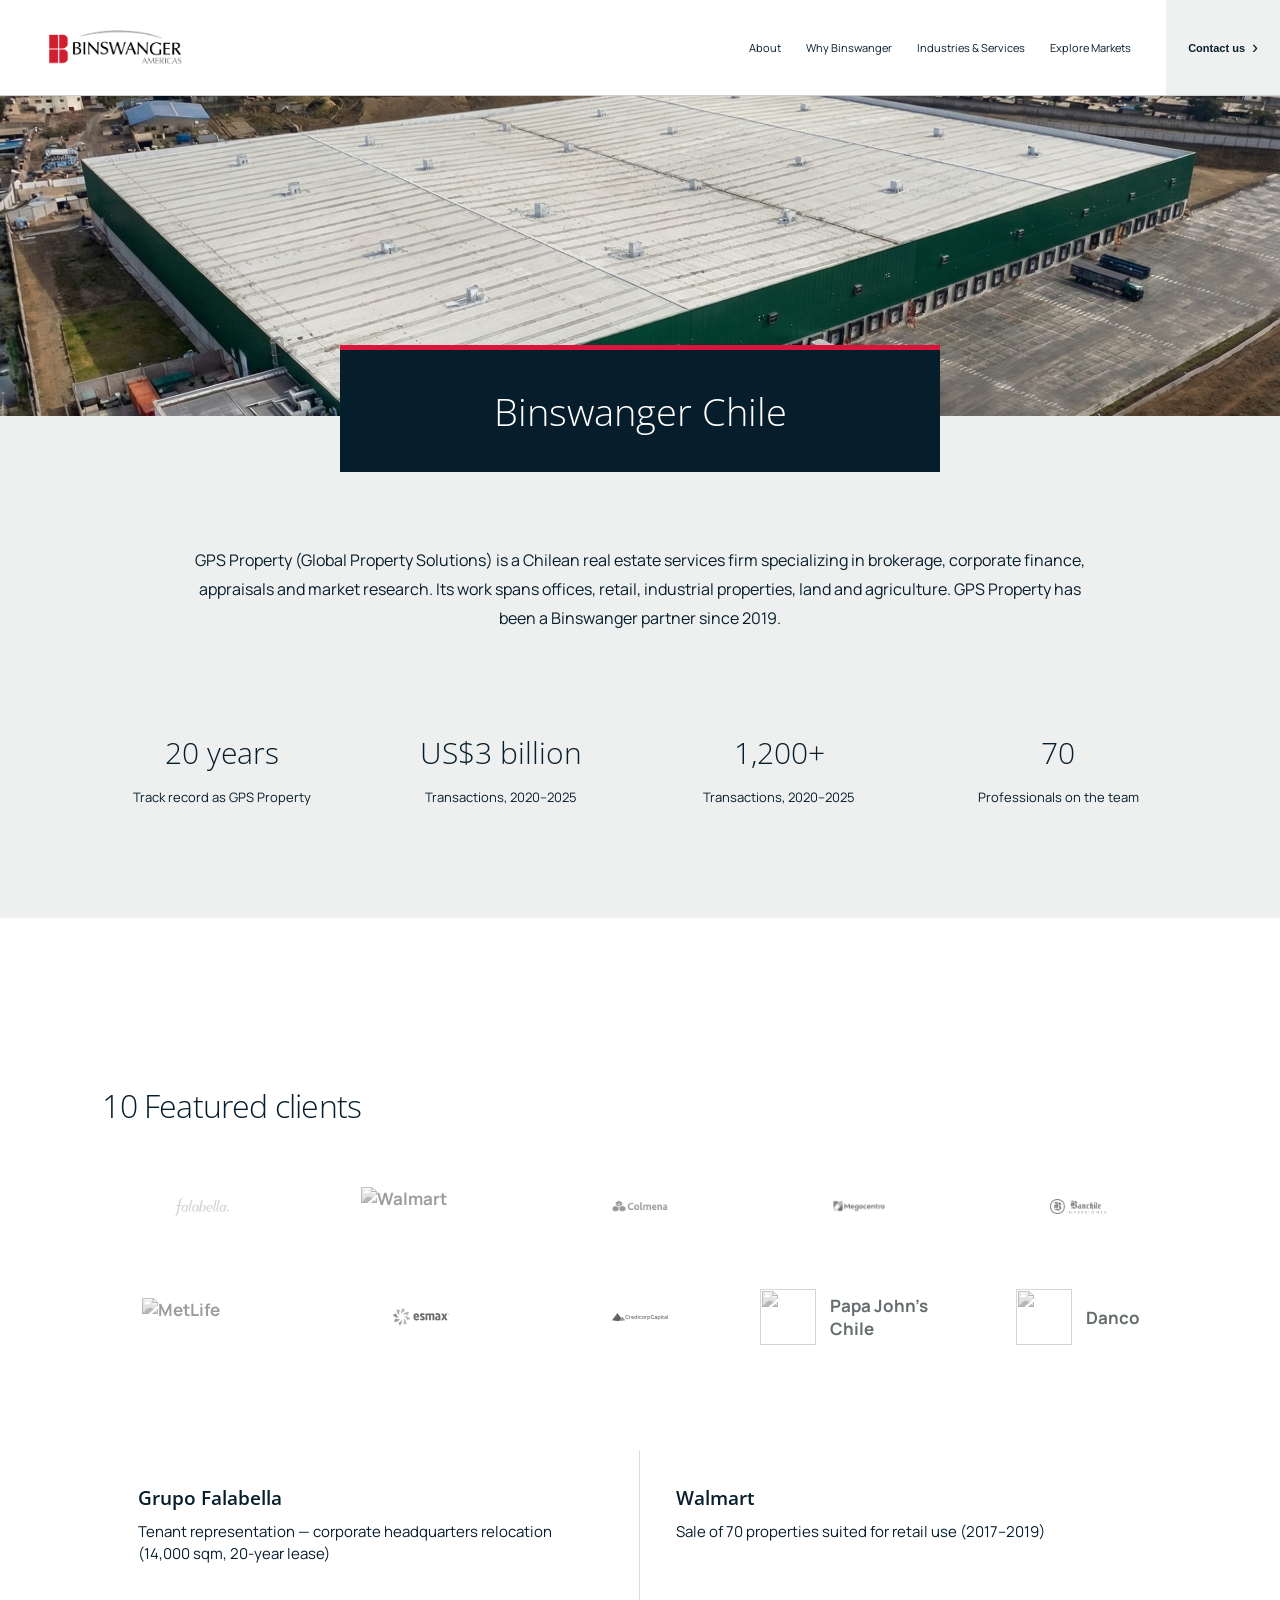
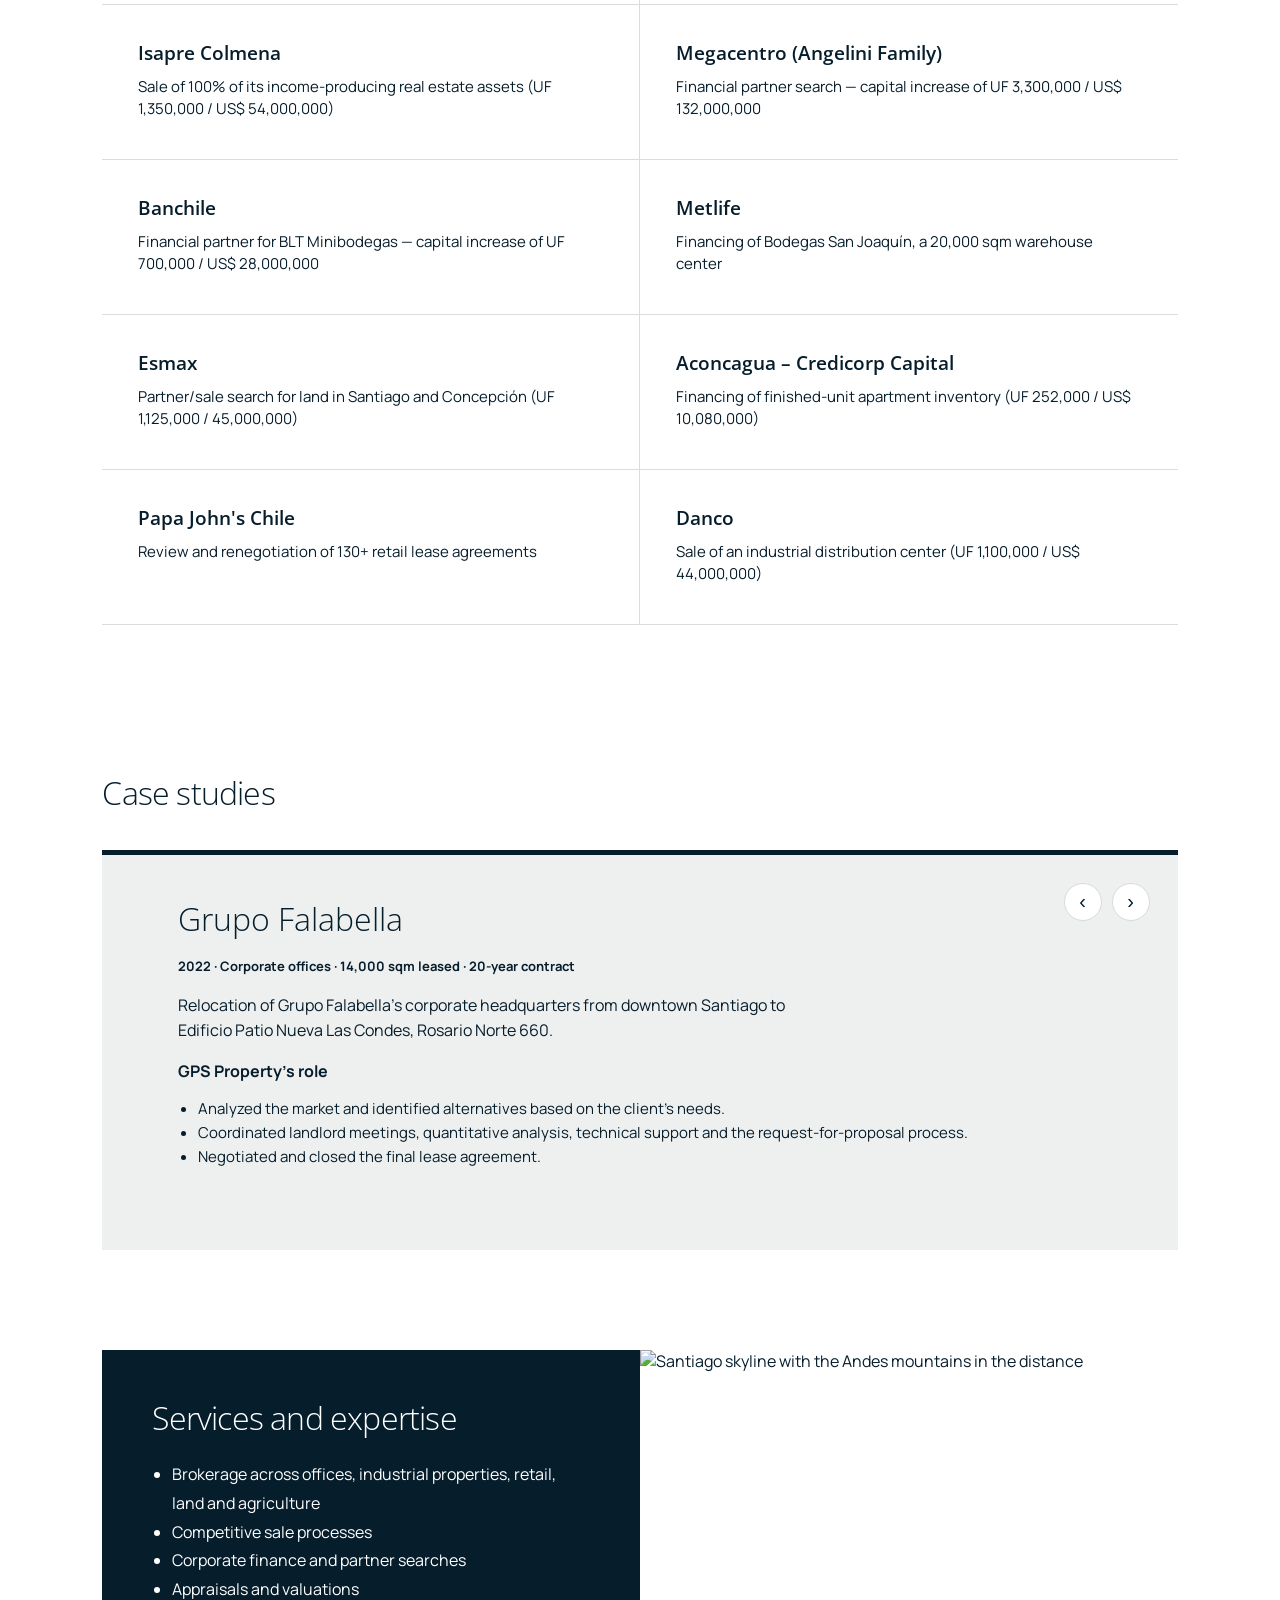
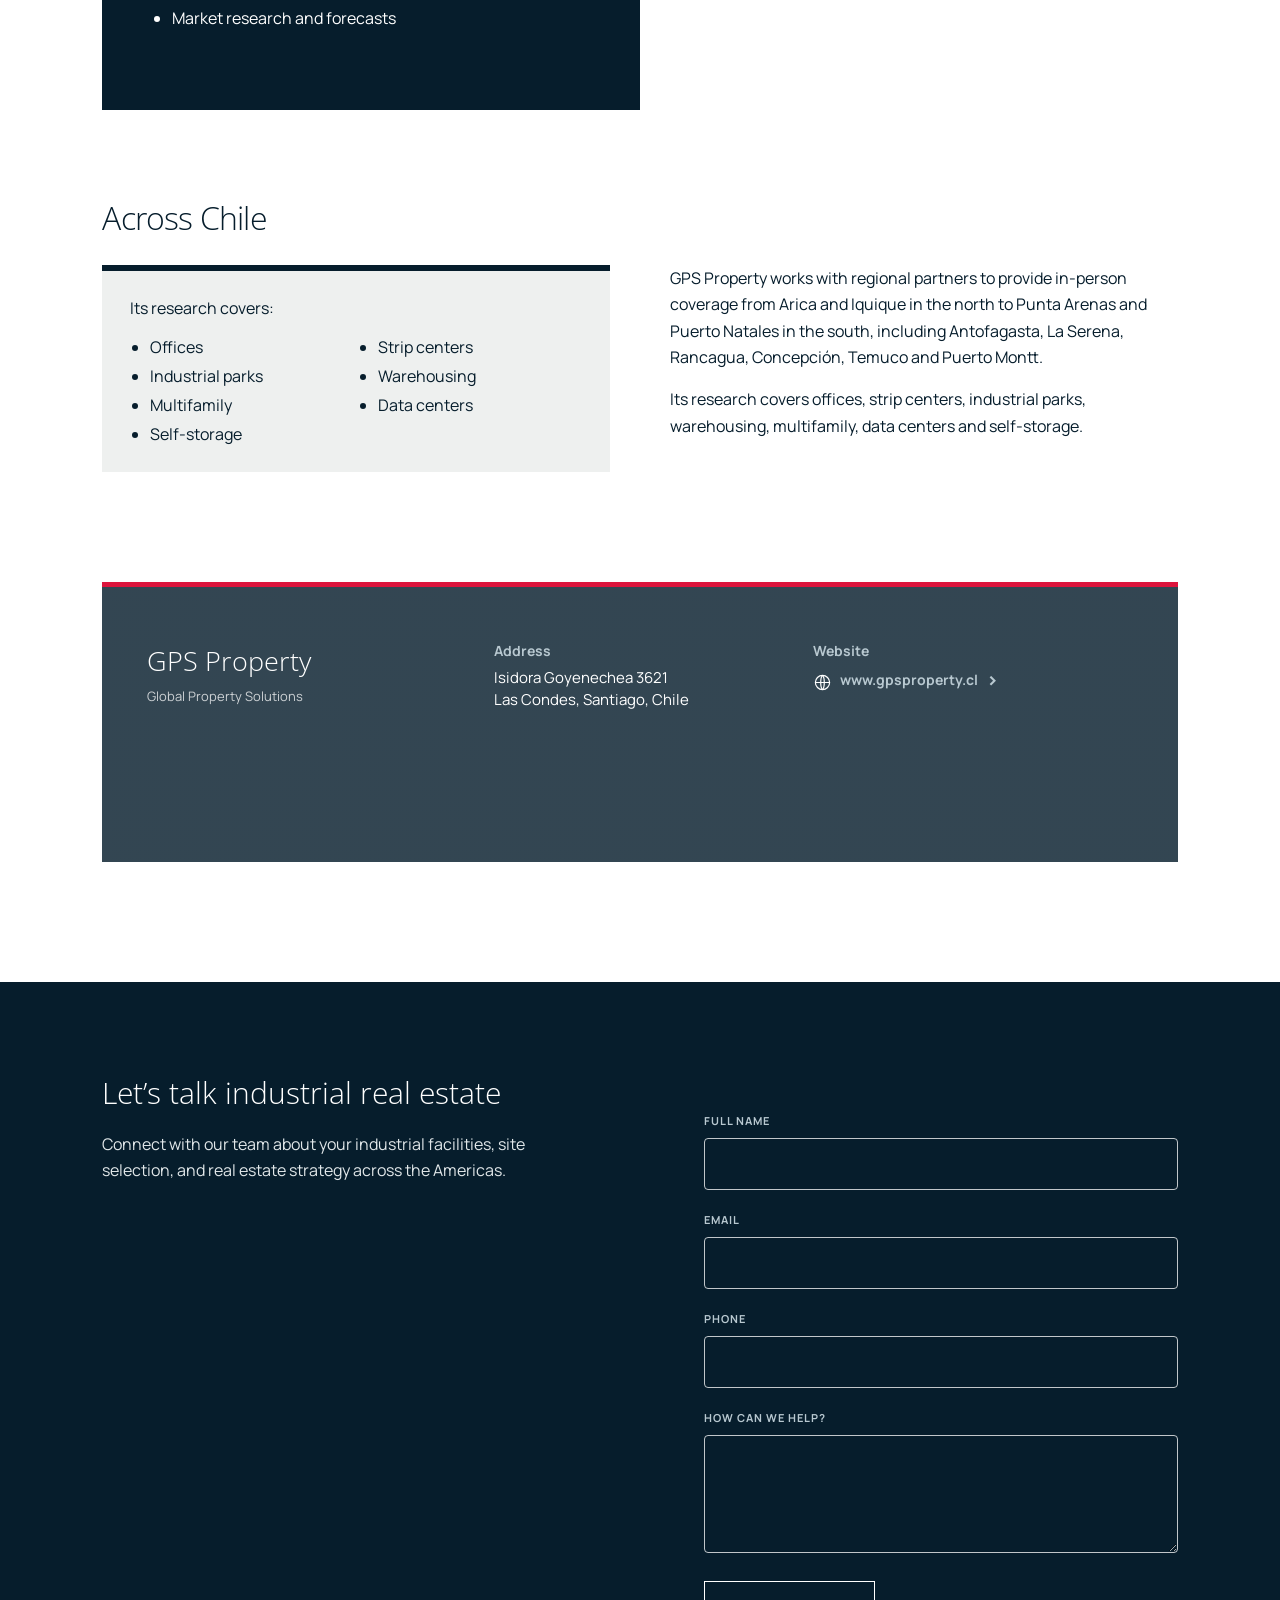
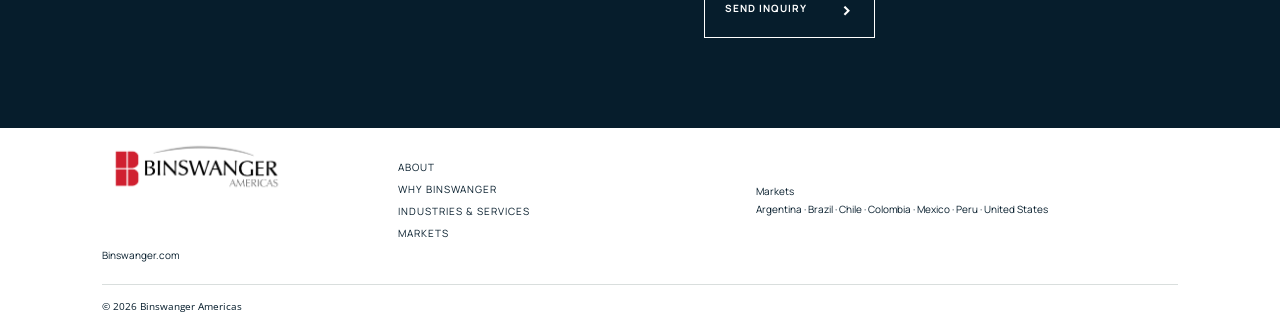
==== commit 8406cb13: "Add files via upload" ====
--- a/market-chile.html
+++ b/market-chile.html
@@ -112,8 +112,8 @@
 @media(max-width:760px) { .contact-chile { min-height:0; padding-top:40px; padding-bottom:40px; } }
 #clients-title { margin-top:60px; }
 </style></head><body>
-<header class="cm-header market-header"><a class="cm-brand cm-brand-logo" href="index.html"><img src="binswanger-intelligence.png" alt="Binswanger Americas" style="display:block;width:155px;height:auto"></a><nav><a href="index.html#about">About</a><a href="index.html#why-binswanger">Why Binswanger</a><a href="index.html#expertise">Industries &amp; Services</a><a href="index.html#markets">Explore Markets</a></nav><a class="cm-contact" href="index.html#contact">Contact us <span>›</span></a></header>
-<main><section class="market-hero" aria-label="Industrial facility"><h1 class="market-title">Binswanger Chile</h1></section><div class="overview-band"><section class="market-overview"><p>GPS Property (Global Property Solutions) is a Chilean real estate services firm specializing in brokerage, corporate finance, appraisals and market research. Its work spans offices, retail, industrial properties, land and agriculture. GPS Property has been a Binswanger partner since 2019.</p><div class="market-stats"><div><strong>20 years</strong><span>Track record as GPS Property</span></div><div><strong>US$3 billion</strong><span>Transactions, 2020–2025</span></div><div><strong>1,200+</strong><span>Transactions, 2020–2025</span></div><div><strong>70</strong><span>Professionals on the team</span></div></div></section></div><div class="market-content"><section aria-labelledby="clients-title"><h2 id="clients-title">10 Featured clients</h2><section class="client-ticker" aria-label="Featured clients"><div class="ticker-track"><div class="ticker-group"><span class="ticker-logo"><img src="falabella.svg" alt="" loading="lazy"><span>Grupo Falabella</span></span><span class="ticker-logo"><img src="https://commons.wikimedia.org/wiki/Special:FilePath/Walmart%20logo%20(2025).svg" alt="" loading="lazy"><span>Walmart</span></span><span class="ticker-logo"><img src="colmena.png" alt="" loading="lazy"><span>Isapre Colmena</span></span><span class="ticker-logo"><img src="megacentro.png" alt="" loading="lazy"><span>Megacentro</span></span><span class="ticker-logo"><img src="banchile.png" alt="" loading="lazy"><span>Banchile</span></span><span class="ticker-logo"><img src="https://commons.wikimedia.org/wiki/Special:FilePath/MetLife%20Logo.svg" alt="" loading="lazy"><span>MetLife</span></span><span class="ticker-logo"><img src="esmax.svg" alt="" loading="lazy"><span>Esmax</span></span><span class="ticker-logo"><img src="credicorp.svg" alt="" loading="lazy"><span>Aconcagua – Credicorp Capital</span></span><span class="ticker-logo"><img src="https://www.google.com/s2/favicons?domain=papajohns.cl&amp;sz=64" alt="" loading="lazy"><span>Papa John’s Chile</span></span><span class="ticker-logo"><img src="https://www.google.com/s2/favicons?domain=danco.cl&amp;sz=64" alt="" loading="lazy"><span>Danco</span></span></div></div></section><div class="client-grid">
+<header class="cm-header market-header"><a class="cm-brand cm-brand-logo" href="index.html"><img src="binswanger-americas-new.png" alt="Binswanger Americas" style="display:block;width:155px;height:auto"></a><nav><a href="index.html#about">About</a><a href="index.html#why-binswanger">Why Binswanger</a><a href="index.html#expertise">Industries &amp; Services</a><a href="index.html#markets">Explore Markets</a></nav><a class="cm-contact" href="index.html#contact">Contact us <span>›</span></a></header>
+<main><section class="market-hero" aria-label="Industrial facility"><h1 class="market-title">Binswanger Chile</h1></section><div class="overview-band"><section class="market-overview"><p>GPS Property (Global Property Solutions) is a Chilean real estate services firm specializing in brokerage, corporate finance, appraisals and market research. Its work spans offices, retail, industrial properties, land and agriculture. GPS Property has been a Binswanger partner since 2019.</p><div class="market-stats"><div><strong>20 years</strong><span>Track record as GPS Property</span></div><div><strong>US$3 billion</strong><span>Transactions, 2020–2025</span></div><div><strong>1,200+</strong><span>Transactions, 2020–2025</span></div><div><strong>70</strong><span>Professionals on the team</span></div></div></section></div><div class="market-content"><section aria-labelledby="clients-title"><h2 id="clients-title">10 Featured clients</h2><section class="client-ticker" aria-label="Featured clients"><div class="ticker-track"><div class="ticker-group"><span class="ticker-logo"><img src="falabella.svg" alt="Grupo Falabella" loading="lazy"></span><span class="ticker-logo"><img src="https://commons.wikimedia.org/wiki/Special:FilePath/Walmart%20logo%20(2025).svg" alt="Walmart" loading="lazy"></span><span class="ticker-logo"><img src="colmena.png" alt="Isapre Colmena" loading="lazy"></span><span class="ticker-logo"><img src="megacentro.png" alt="Megacentro" loading="lazy"></span><span class="ticker-logo"><img src="banchile.png" alt="Banchile" loading="lazy"></span><span class="ticker-logo"><img src="https://commons.wikimedia.org/wiki/Special:FilePath/MetLife%20Logo.svg" alt="MetLife" loading="lazy"></span><span class="ticker-logo"><img src="esmax.svg" alt="Esmax" loading="lazy"></span><span class="ticker-logo"><img src="credicorp.svg" alt="Aconcagua – Credicorp Capital" loading="lazy"></span><span class="ticker-logo"><img src="https://www.google.com/s2/favicons?domain=papajohns.cl&amp;sz=64" alt="" loading="lazy"><span>Papa John’s Chile</span></span><span class="ticker-logo"><img src="https://www.google.com/s2/favicons?domain=danco.cl&amp;sz=64" alt="" loading="lazy"><span>Danco</span></span></div></div></section><div class="client-grid">
 <article class="client"><h3>Grupo Falabella</h3><p>Tenant representation — corporate headquarters relocation (14,000 sqm, 20-year lease)</p></article>
 <article class="client"><h3>Walmart</h3><p>Sale of 70 properties suited for retail use (2017–2019)</p></article>
 <article class="client"><h3>Isapre Colmena</h3><p>Sale of 100% of its income-producing real estate assets (UF 1,350,000 / US$ 54,000,000)</p></article>
@@ -129,7 +129,7 @@
 
 
 <section class="footer-inquiry" aria-label="Contact Binswanger"><div class="footer-inquiry-body"><div><h2>Let’s talk industrial real estate</h2><p>Connect with our team about your industrial facilities, site selection, and real estate strategy across the Americas.</p></div><form class="chile-inquiry-form" id="chile-inquiry-form"><label for="inquiry-name">Full name</label><input id="inquiry-name" name="name" autocomplete="name" required><label for="inquiry-email">Email</label><input id="inquiry-email" name="email" type="email" autocomplete="email" required><label for="inquiry-phone">Phone</label><input id="inquiry-phone" name="phone" type="tel" autocomplete="tel"><label for="inquiry-message">How can we help?</label><textarea id="inquiry-message" name="message" rows="4" required></textarea><button type="submit">Send inquiry <span>›</span></button></form></div></section>
-<footer class="cm-footer"><div class="cm-footer-brand"><a class="cm-brand cm-brand-logo" href="index.html"><img src="binswanger-intelligence.png" alt="Binswanger Americas" /></a><a class="cm-footer-main-site" href="https://www.binswanger.com/" target="_blank" rel="noopener noreferrer">Binswanger.com</a></div><div class="cm-footer-links"><a href="index.html#about">About</a><a href="index.html#why-binswanger">Why Binswanger</a><a href="index.html#expertise">Industries &amp; Services</a><a href="index.html#markets">Markets</a></div><p class="cm-footer-countries"><span>Markets</span><br />Argentina · Brazil · Chile · Colombia · Mexico · Peru · United States</p><div class="cm-footer-meta"><span>© 2026 Binswanger Americas</span></div></footer>
+<footer class="cm-footer"><div class="cm-footer-brand"><a class="cm-brand cm-brand-logo" href="index.html"><img src="binswanger-americas-new.png" alt="Binswanger Americas" /></a><a class="cm-footer-main-site" href="https://www.binswanger.com/" target="_blank" rel="noopener noreferrer">Binswanger.com</a></div><div class="cm-footer-links"><a href="index.html#about">About</a><a href="index.html#why-binswanger">Why Binswanger</a><a href="index.html#expertise">Industries &amp; Services</a><a href="index.html#markets">Markets</a></div><p class="cm-footer-countries"><span>Markets</span><br />Argentina · Brazil · Chile · Colombia · Mexico · Peru · United States</p><div class="cm-footer-meta"><span>© 2026 Binswanger Americas</span></div></footer>
 <script>
 const cases=[
 {name:'Grupo Falabella',meta:'2022 · Corporate offices · 14,000 sqm leased · 20-year contract',description:'Relocation of Grupo Falabella’s corporate headquarters from downtown Santiago to Edificio Patio Nueva Las Condes, Rosario Norte 660.',role:['Analyzed the market and identified alternatives based on the client’s needs.','Coordinated landlord meetings, quantitative analysis, technical support and the request-for-proposal process.','Negotiated and closed the final lease agreement.']},
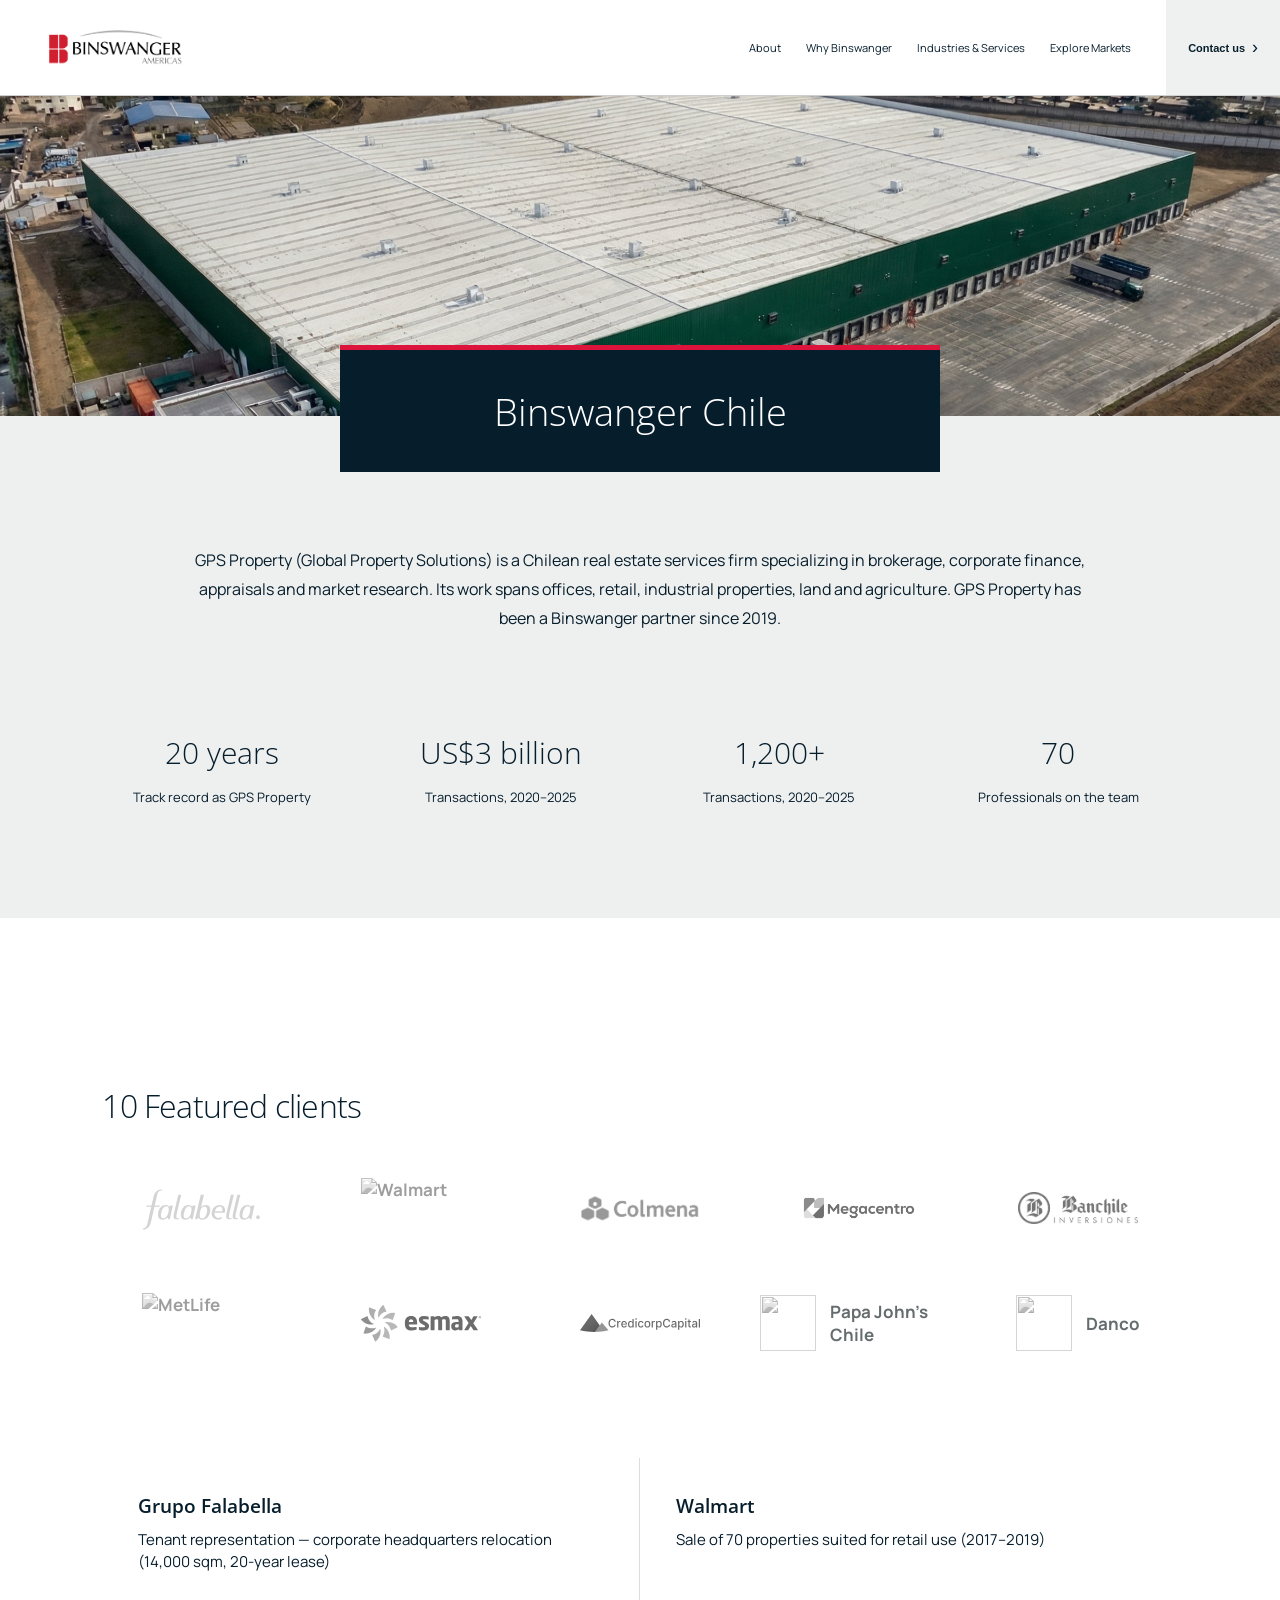
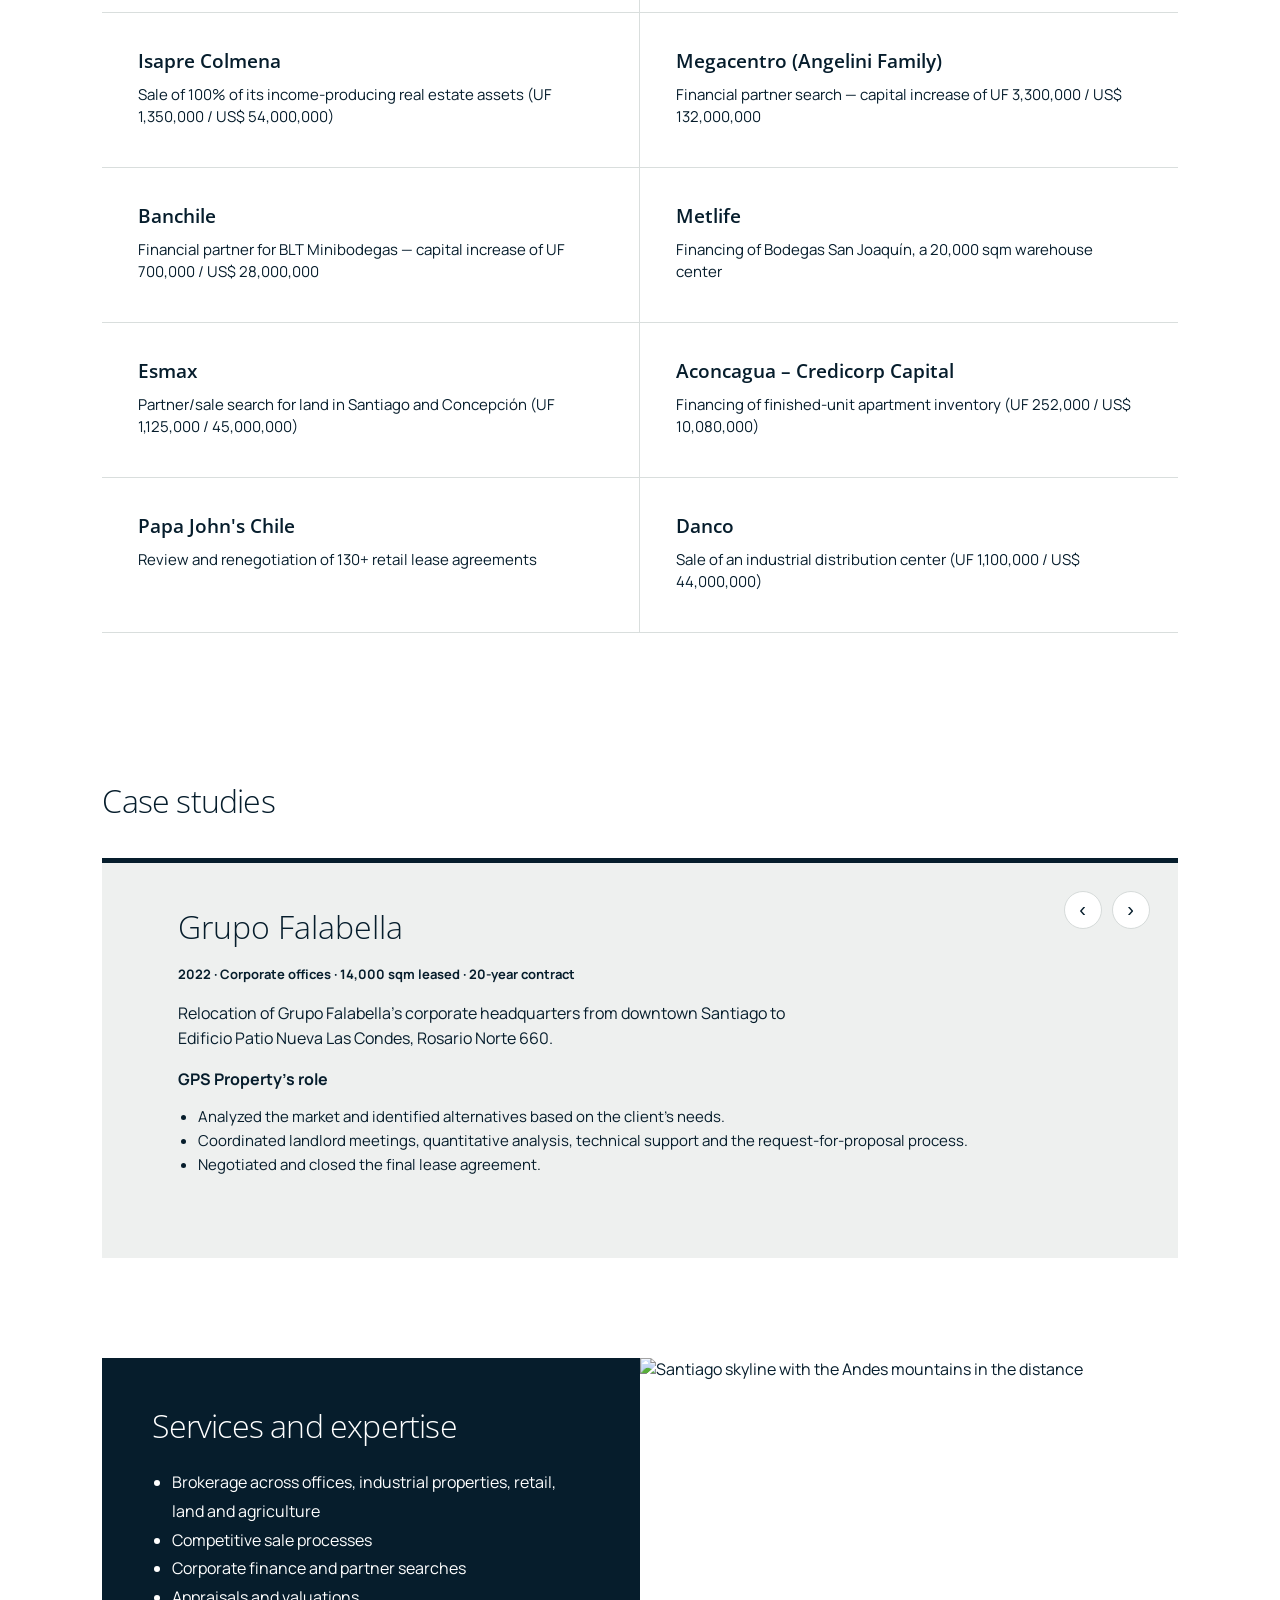
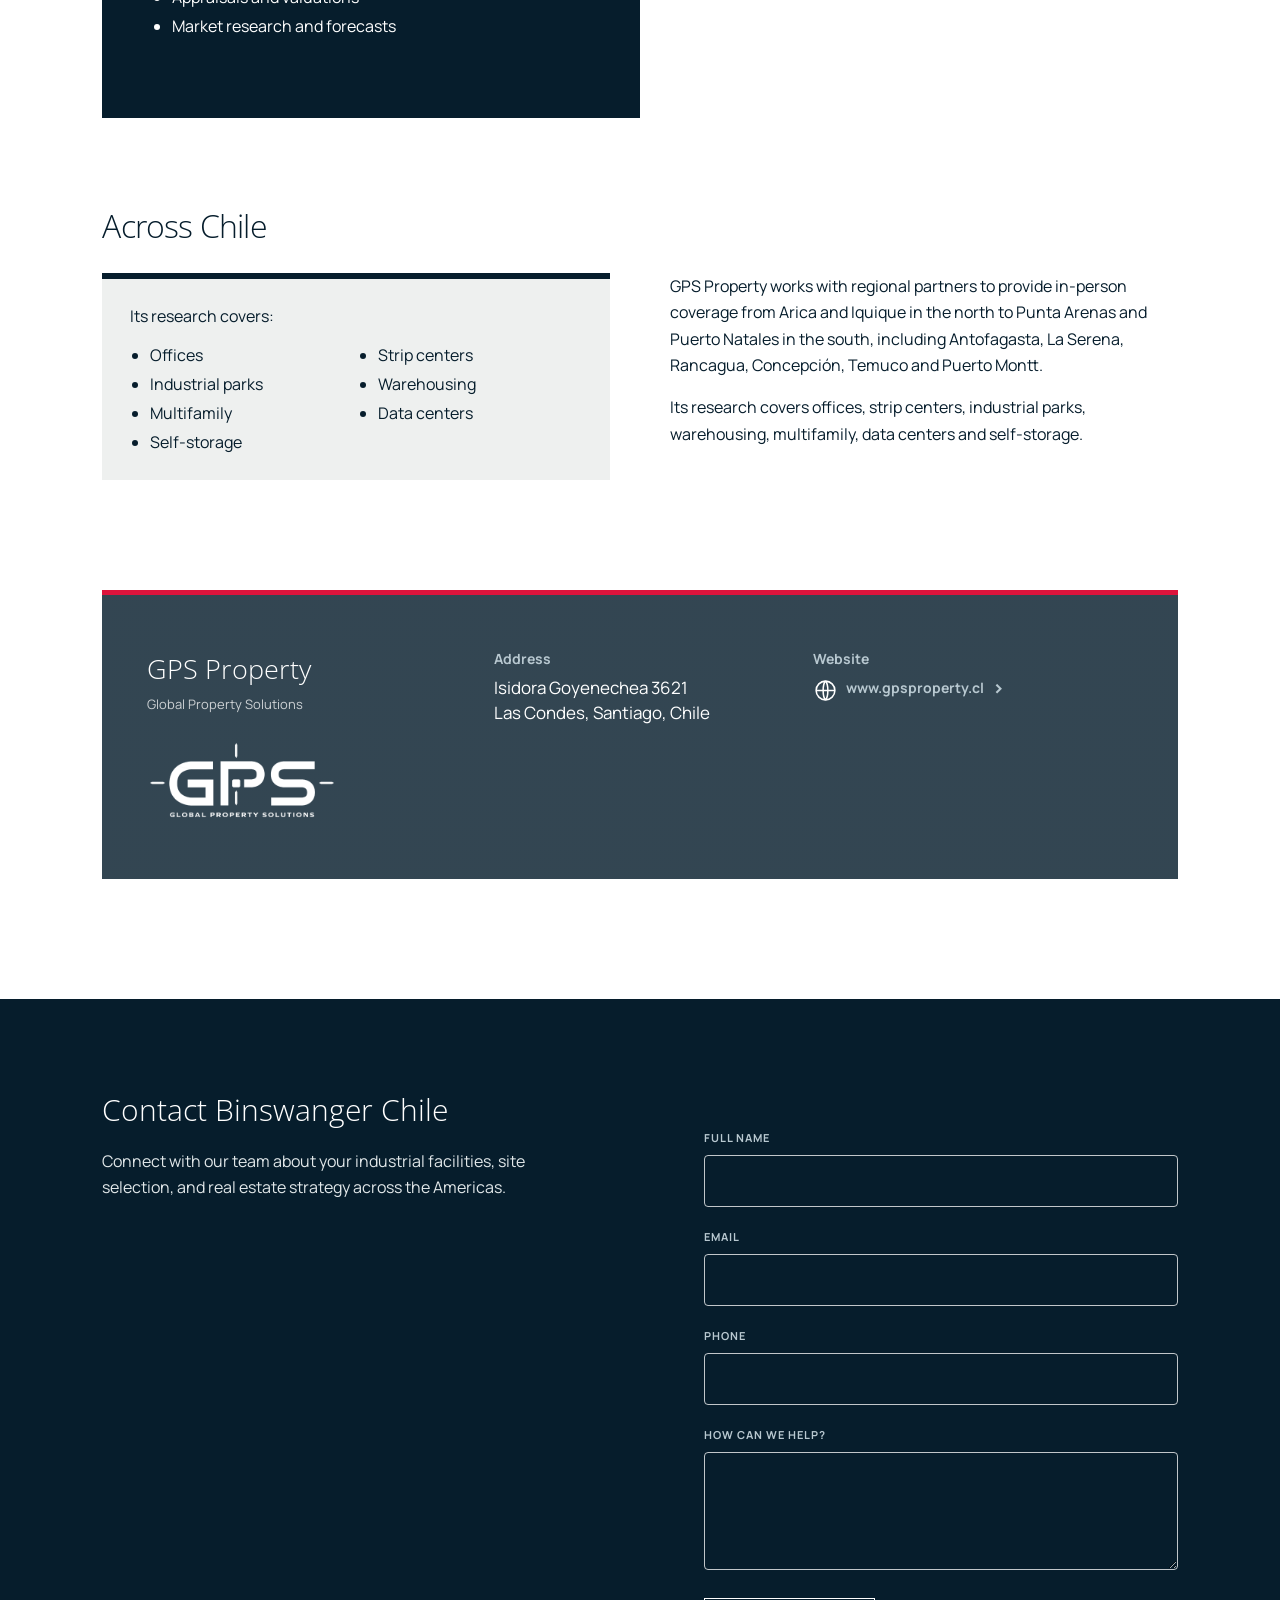
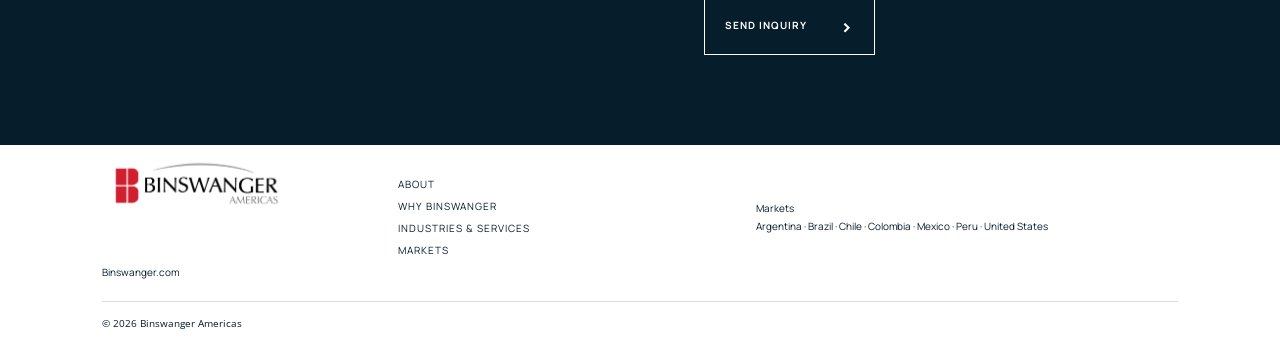
==== commit 4587fd93: "Add files via upload" ====
--- a/market-chile.html
+++ b/market-chile.html
@@ -111,6 +111,12 @@
 .contact-chile { min-height:280px; padding-top:55px; padding-bottom:55px; }
 @media(max-width:760px) { .contact-chile { min-height:0; padding-top:40px; padding-bottom:40px; } }
 #clients-title { margin-top:60px; }
+.ticker-logo:has(img[alt]:not([alt=""])) img { width:120px; height:60px; max-width:100%; object-fit:contain; }
+@media(max-width:760px) { .ticker-logo:has(img[alt]:not([alt=""])) img { width:95px; height:50px; } }
+.gps-contact-logo { display:block; width:190px; max-width:100%; height:auto; margin-top:22px; }
+.contact-details span { font-size:14px; }
+.contact-details p, .contact-details .gps-website { font-size:17px; }
+.contact-details .gps-website svg { width:25px; height:25px; }
 </style></head><body>
 <header class="cm-header market-header"><a class="cm-brand cm-brand-logo" href="index.html"><img src="binswanger-americas-new.png" alt="Binswanger Americas" style="display:block;width:155px;height:auto"></a><nav><a href="index.html#about">About</a><a href="index.html#why-binswanger">Why Binswanger</a><a href="index.html#expertise">Industries &amp; Services</a><a href="index.html#markets">Explore Markets</a></nav><a class="cm-contact" href="index.html#contact">Contact us <span>›</span></a></header>
 <main><section class="market-hero" aria-label="Industrial facility"><h1 class="market-title">Binswanger Chile</h1></section><div class="overview-band"><section class="market-overview"><p>GPS Property (Global Property Solutions) is a Chilean real estate services firm specializing in brokerage, corporate finance, appraisals and market research. Its work spans offices, retail, industrial properties, land and agriculture. GPS Property has been a Binswanger partner since 2019.</p><div class="market-stats"><div><strong>20 years</strong><span>Track record as GPS Property</span></div><div><strong>US$3 billion</strong><span>Transactions, 2020–2025</span></div><div><strong>1,200+</strong><span>Transactions, 2020–2025</span></div><div><strong>70</strong><span>Professionals on the team</span></div></div></section></div><div class="market-content"><section aria-labelledby="clients-title"><h2 id="clients-title">10 Featured clients</h2><section class="client-ticker" aria-label="Featured clients"><div class="ticker-track"><div class="ticker-group"><span class="ticker-logo"><img src="falabella.svg" alt="Grupo Falabella" loading="lazy"></span><span class="ticker-logo"><img src="https://commons.wikimedia.org/wiki/Special:FilePath/Walmart%20logo%20(2025).svg" alt="Walmart" loading="lazy"></span><span class="ticker-logo"><img src="colmena.png" alt="Isapre Colmena" loading="lazy"></span><span class="ticker-logo"><img src="megacentro.png" alt="Megacentro" loading="lazy"></span><span class="ticker-logo"><img src="banchile.png" alt="Banchile" loading="lazy"></span><span class="ticker-logo"><img src="https://commons.wikimedia.org/wiki/Special:FilePath/MetLife%20Logo.svg" alt="MetLife" loading="lazy"></span><span class="ticker-logo"><img src="esmax.svg" alt="Esmax" loading="lazy"></span><span class="ticker-logo"><img src="credicorp.svg" alt="Aconcagua – Credicorp Capital" loading="lazy"></span><span class="ticker-logo"><img src="https://www.google.com/s2/favicons?domain=papajohns.cl&amp;sz=64" alt="" loading="lazy"><span>Papa John’s Chile</span></span><span class="ticker-logo"><img src="https://www.google.com/s2/favicons?domain=danco.cl&amp;sz=64" alt="" loading="lazy"><span>Danco</span></span></div></div></section><div class="client-grid">
@@ -124,11 +130,11 @@
 <article class="client"><h3>Aconcagua – Credicorp Capital</h3><p>Financing of finished-unit apartment inventory (UF 252,000 / US$ 10,080,000)</p></article>
 <article class="client"><h3>Papa John's Chile</h3><p>Review and renegotiation of 130+ retail lease agreements</p></article>
 <article class="client"><h3>Danco</h3><p>Sale of an industrial distribution center (UF 1,100,000 / US$ 44,000,000)</p></article>
-</div></section><section class="case-section" aria-labelledby="case-title"><h2 id="case-title">Case studies</h2><div class="case-card"><div class="case-controls"><button type="button" id="prev-case" aria-label="Previous case study">‹</button><button type="button" id="next-case" aria-label="Next case study">›</button></div><div aria-live="polite"><h3 id="case-name">Grupo Falabella</h3><p class="case-meta" id="case-meta"></p><p id="case-description"></p><strong>GPS Property’s role</strong><ul id="case-role"></ul></div></div></section><section class="market-details"><div><h2>Services and expertise</h2><ul><li>Brokerage across offices, industrial properties, retail, land and agriculture</li><li>Competitive sale processes</li><li>Corporate finance and partner searches</li><li>Appraisals and valuations</li><li>Market research and forecasts</li></ul></div><h2 class="coverage-heading">Across Chile</h2><div class="coverage-left"><div class="research-box"><p>Its research covers:</p><ul class="research-list"><li>Offices</li><li>Strip centers</li><li>Industrial parks</li><li>Warehousing</li><li>Multifamily</li><li>Data centers</li><li>Self-storage</li></ul></div></div><div class="coverage-right"><p>GPS Property works with regional partners to provide in-person coverage from Arica and Iquique in the north to Punta Arenas and Puerto Natales in the south, including Antofagasta, La Serena, Rancagua, Concepción, Temuco and Puerto Montt.</p><p>Its research covers offices, strip centers, industrial parks, warehousing, multifamily, data centers and self-storage.</p></div><figure class="market-details-image"><img src="https://images.unsplash.com/photo-1689850543263-01a52ccc6943?auto=format&amp;fit=crop&amp;w=1600&amp;q=85" alt="Santiago skyline with the Andes mountains in the distance" loading="lazy"></figure></section><section class="contact-chile"><div class="contact-card"><div class="contact-identity"><strong>GPS Property</strong><span>Global Property Solutions</span></div><div class="contact-details"><div><span>Address</span><p>Isidora Goyenechea 3621<br>Las Condes, Santiago, Chile</p></div><div><span>Website</span><p><a class="gps-website" href="https://www.gpsproperty.cl" target="_blank" rel="noopener noreferrer"><svg viewBox="0 0 24 24" fill="none" stroke="currentColor" stroke-width="1.5" aria-hidden="true"><circle cx="12" cy="12" r="9"/><path d="M3 12h18M12 3c3 3 3 15 0 18M12 3c-3 3-3 15 0 18"/></svg><span>www.gpsproperty.cl</span><span aria-hidden="true">›</span></a></p></div></div></div></section></div></main>
+</div></section><section class="case-section" aria-labelledby="case-title"><h2 id="case-title">Case studies</h2><div class="case-card"><div class="case-controls"><button type="button" id="prev-case" aria-label="Previous case study">‹</button><button type="button" id="next-case" aria-label="Next case study">›</button></div><div aria-live="polite"><h3 id="case-name">Grupo Falabella</h3><p class="case-meta" id="case-meta"></p><p id="case-description"></p><strong>GPS Property’s role</strong><ul id="case-role"></ul></div></div></section><section class="market-details"><div><h2>Services and expertise</h2><ul><li>Brokerage across offices, industrial properties, retail, land and agriculture</li><li>Competitive sale processes</li><li>Corporate finance and partner searches</li><li>Appraisals and valuations</li><li>Market research and forecasts</li></ul></div><h2 class="coverage-heading">Across Chile</h2><div class="coverage-left"><div class="research-box"><p>Its research covers:</p><ul class="research-list"><li>Offices</li><li>Strip centers</li><li>Industrial parks</li><li>Warehousing</li><li>Multifamily</li><li>Data centers</li><li>Self-storage</li></ul></div></div><div class="coverage-right"><p>GPS Property works with regional partners to provide in-person coverage from Arica and Iquique in the north to Punta Arenas and Puerto Natales in the south, including Antofagasta, La Serena, Rancagua, Concepción, Temuco and Puerto Montt.</p><p>Its research covers offices, strip centers, industrial parks, warehousing, multifamily, data centers and self-storage.</p></div><figure class="market-details-image"><img src="https://images.unsplash.com/photo-1689850543263-01a52ccc6943?auto=format&amp;fit=crop&amp;w=1600&amp;q=85" alt="Santiago skyline with the Andes mountains in the distance" loading="lazy"></figure></section><section class="contact-chile"><div class="contact-card"><div class="contact-identity"><strong>GPS Property</strong><span>Global Property Solutions</span><img class="gps-contact-logo" src="logo-gps.png" alt="GPS Global Property Solutions"></div><div class="contact-details"><div><span>Address</span><p>Isidora Goyenechea 3621<br>Las Condes, Santiago, Chile</p></div><div><span>Website</span><p><a class="gps-website" href="https://www.gpsproperty.cl" target="_blank" rel="noopener noreferrer"><svg viewBox="0 0 24 24" fill="none" stroke="currentColor" stroke-width="1.5" aria-hidden="true"><circle cx="12" cy="12" r="9"/><path d="M3 12h18M12 3c3 3 3 15 0 18M12 3c-3 3-3 15 0 18"/></svg><span>www.gpsproperty.cl</span><span aria-hidden="true">›</span></a></p></div></div></div></section></div></main>
 
 
 
-<section class="footer-inquiry" aria-label="Contact Binswanger"><div class="footer-inquiry-body"><div><h2>Let’s talk industrial real estate</h2><p>Connect with our team about your industrial facilities, site selection, and real estate strategy across the Americas.</p></div><form class="chile-inquiry-form" id="chile-inquiry-form"><label for="inquiry-name">Full name</label><input id="inquiry-name" name="name" autocomplete="name" required><label for="inquiry-email">Email</label><input id="inquiry-email" name="email" type="email" autocomplete="email" required><label for="inquiry-phone">Phone</label><input id="inquiry-phone" name="phone" type="tel" autocomplete="tel"><label for="inquiry-message">How can we help?</label><textarea id="inquiry-message" name="message" rows="4" required></textarea><button type="submit">Send inquiry <span>›</span></button></form></div></section>
+<section class="footer-inquiry" aria-label="Contact Binswanger"><div class="footer-inquiry-body"><div><h2>Contact Binswanger Chile</h2><p>Connect with our team about your industrial facilities, site selection, and real estate strategy across the Americas.</p></div><form class="chile-inquiry-form" id="chile-inquiry-form"><label for="inquiry-name">Full name</label><input id="inquiry-name" name="name" autocomplete="name" required><label for="inquiry-email">Email</label><input id="inquiry-email" name="email" type="email" autocomplete="email" required><label for="inquiry-phone">Phone</label><input id="inquiry-phone" name="phone" type="tel" autocomplete="tel"><label for="inquiry-message">How can we help?</label><textarea id="inquiry-message" name="message" rows="4" required></textarea><button type="submit">Send inquiry <span>›</span></button></form></div></section>
 <footer class="cm-footer"><div class="cm-footer-brand"><a class="cm-brand cm-brand-logo" href="index.html"><img src="binswanger-americas-new.png" alt="Binswanger Americas" /></a><a class="cm-footer-main-site" href="https://www.binswanger.com/" target="_blank" rel="noopener noreferrer">Binswanger.com</a></div><div class="cm-footer-links"><a href="index.html#about">About</a><a href="index.html#why-binswanger">Why Binswanger</a><a href="index.html#expertise">Industries &amp; Services</a><a href="index.html#markets">Markets</a></div><p class="cm-footer-countries"><span>Markets</span><br />Argentina · Brazil · Chile · Colombia · Mexico · Peru · United States</p><div class="cm-footer-meta"><span>© 2026 Binswanger Americas</span></div></footer>
 <script>
 const cases=[
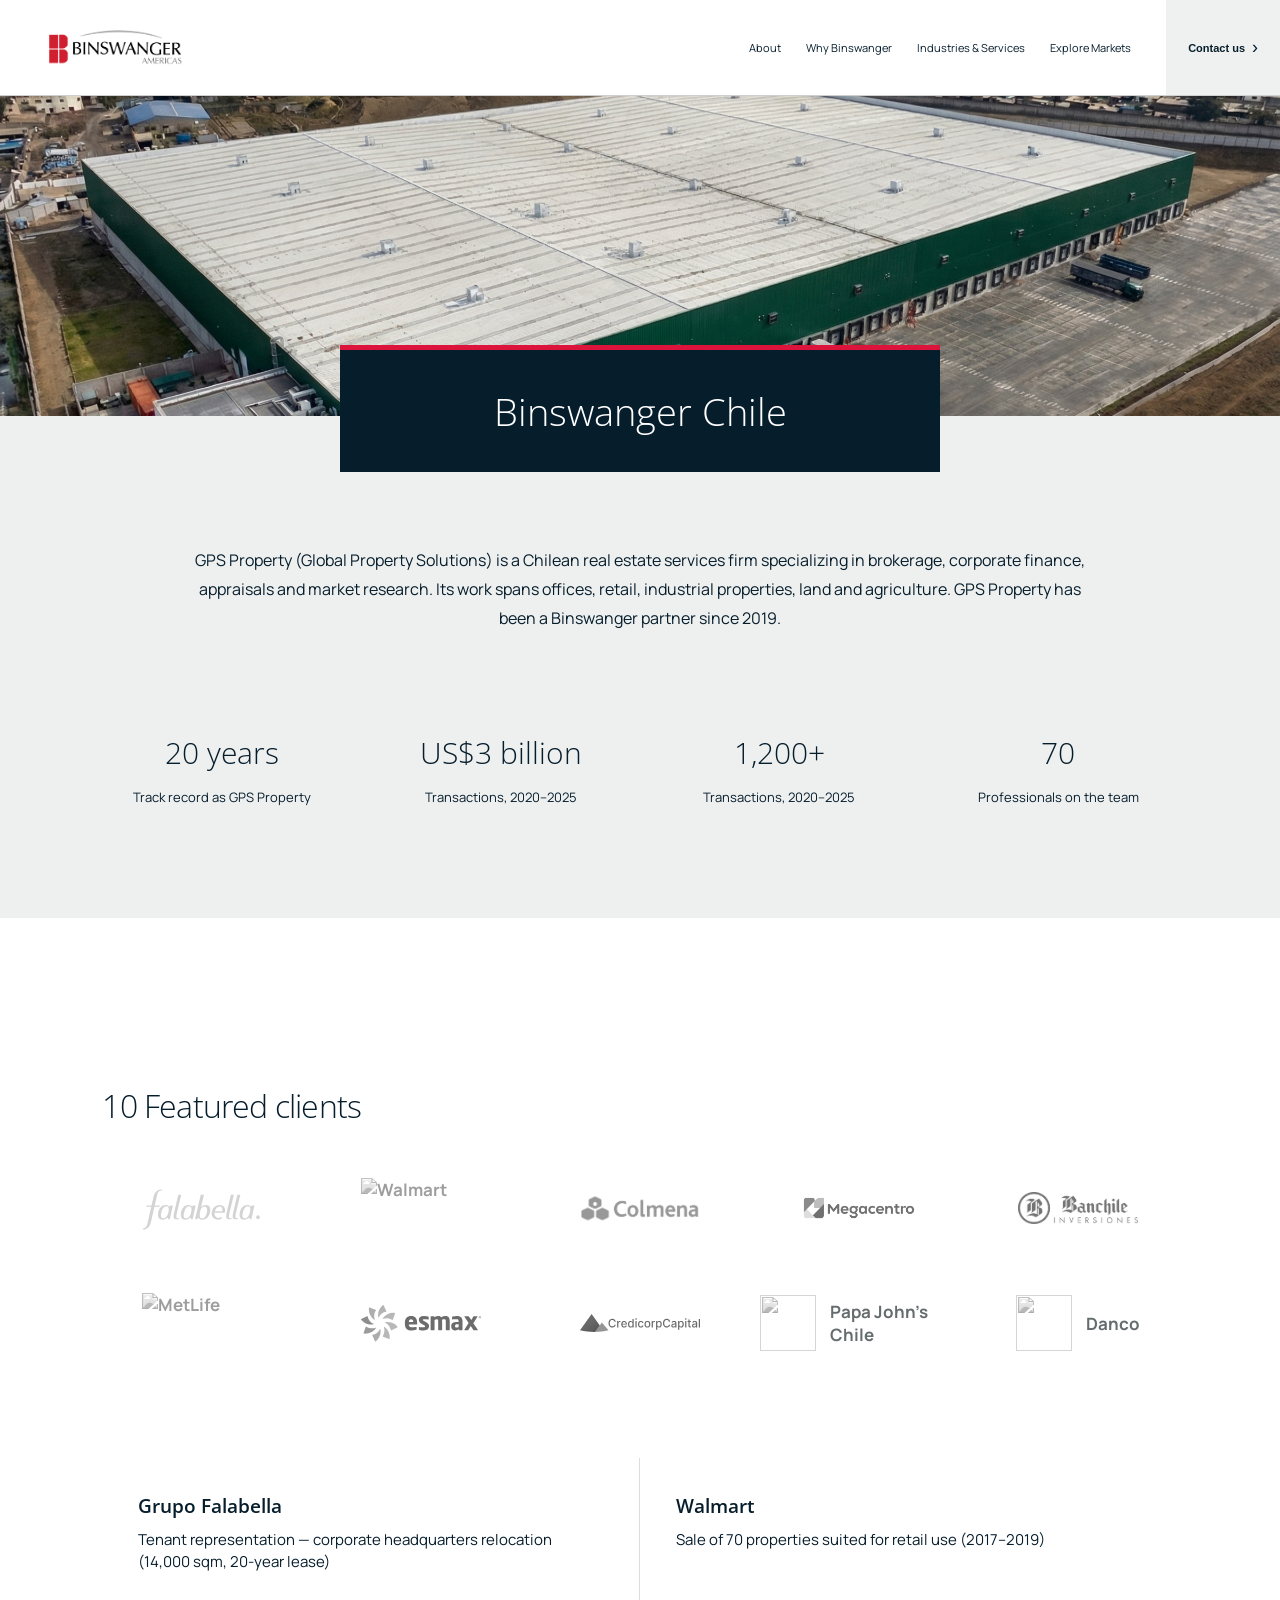
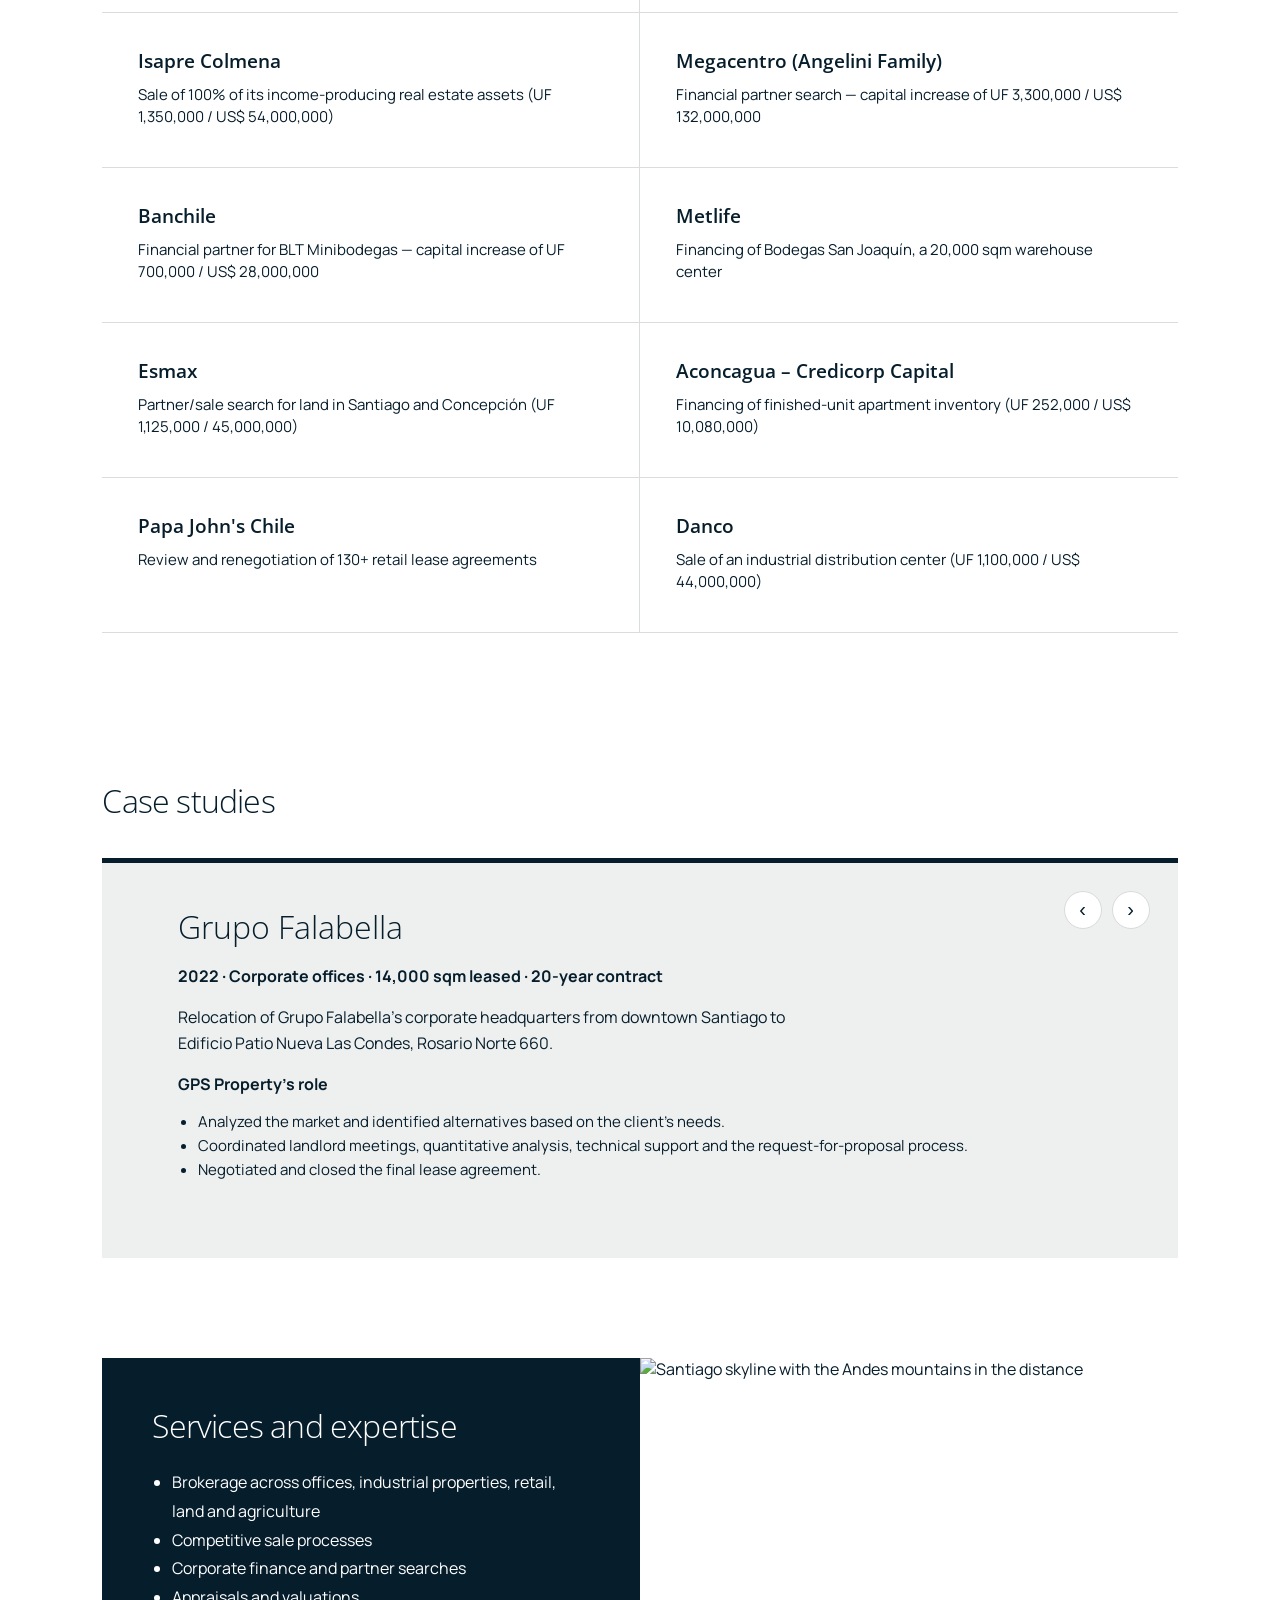
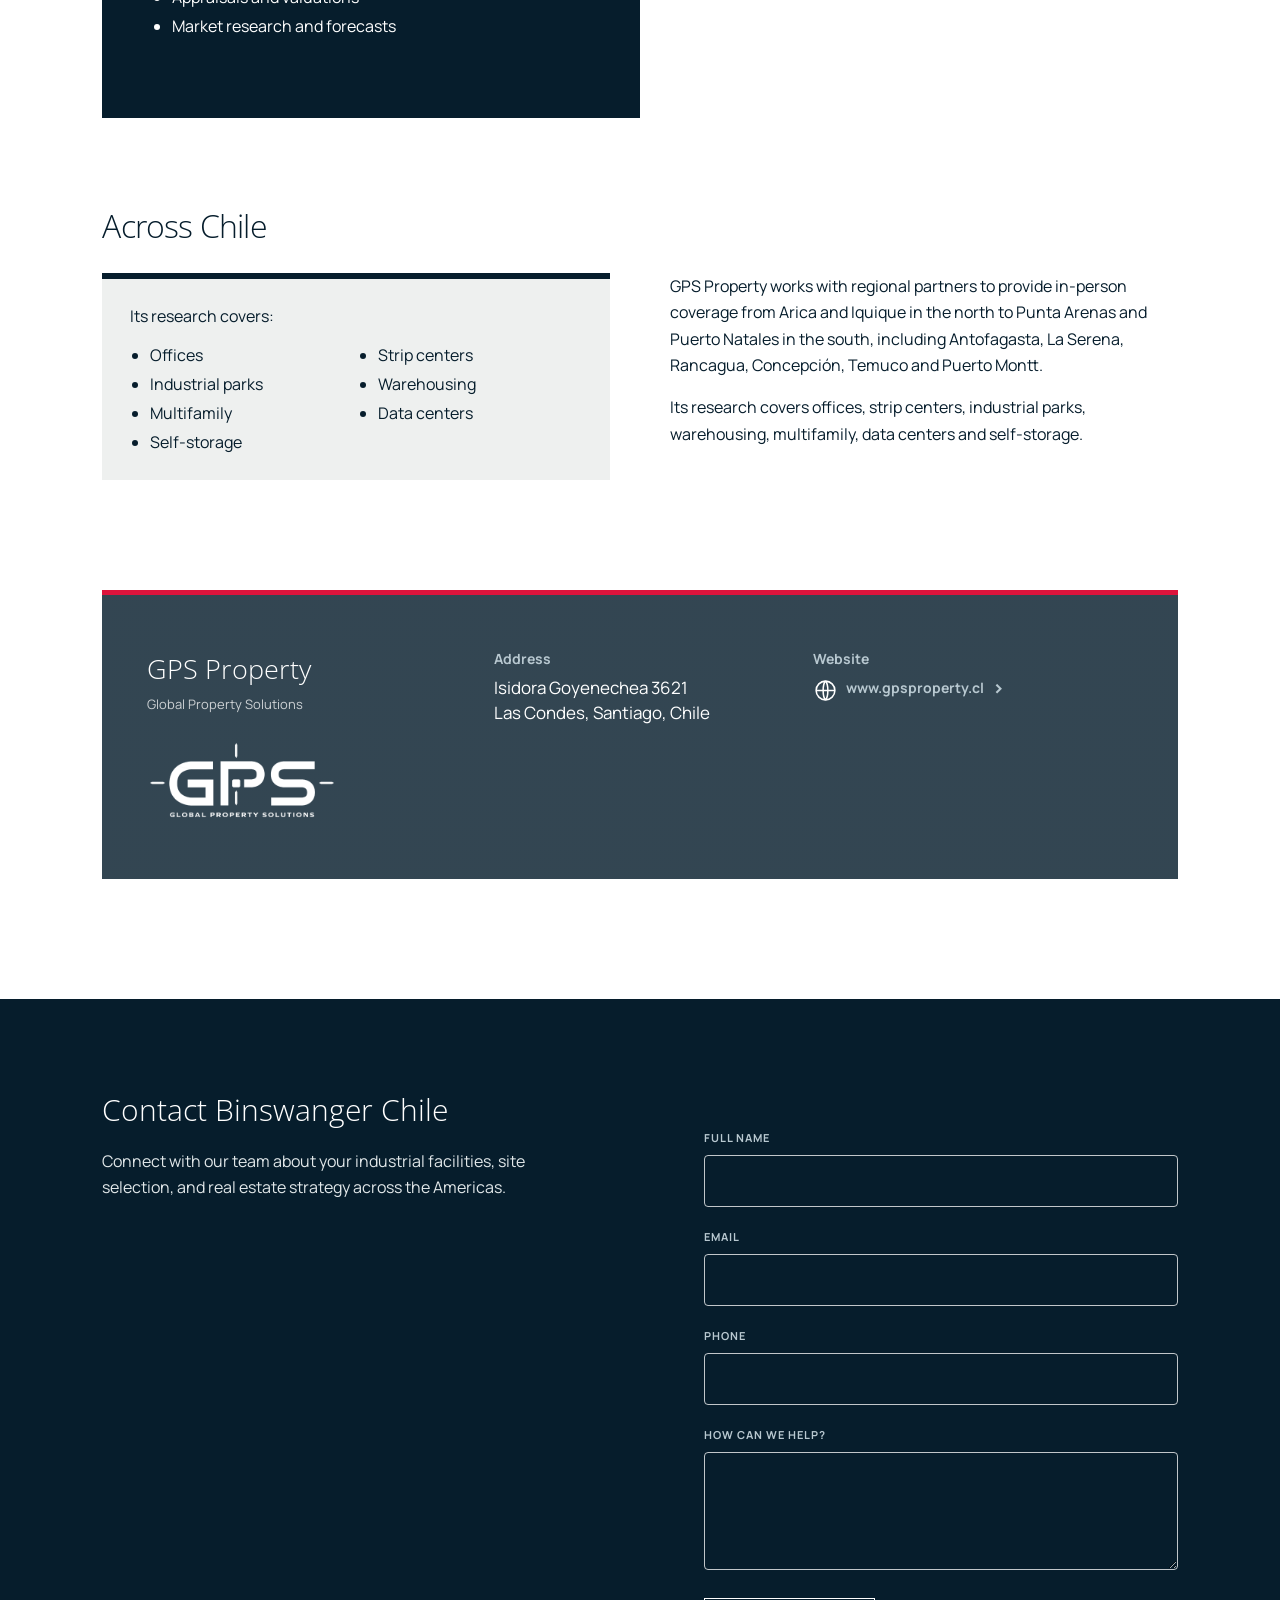
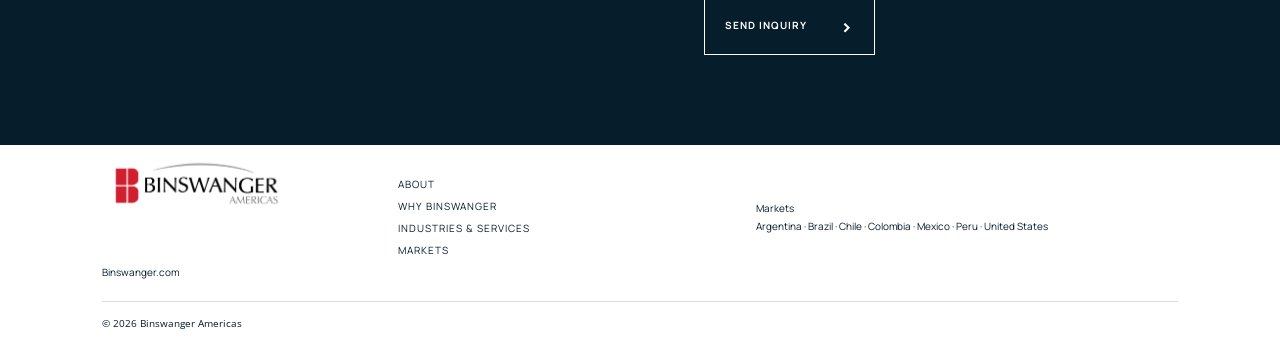
==== commit c7321c15: "Add files via upload" ====
--- a/market-chile.html
+++ b/market-chile.html
@@ -117,6 +117,8 @@
 .contact-details span { font-size:14px; }
 .contact-details p, .contact-details .gps-website { font-size:17px; }
 .contact-details .gps-website svg { width:25px; height:25px; }
+.case-card #case-meta { font-size:16px; }
+.contact-details .gps-website { font-size:15px; }
 </style></head><body>
 <header class="cm-header market-header"><a class="cm-brand cm-brand-logo" href="index.html"><img src="binswanger-americas-new.png" alt="Binswanger Americas" style="display:block;width:155px;height:auto"></a><nav><a href="index.html#about">About</a><a href="index.html#why-binswanger">Why Binswanger</a><a href="index.html#expertise">Industries &amp; Services</a><a href="index.html#markets">Explore Markets</a></nav><a class="cm-contact" href="index.html#contact">Contact us <span>›</span></a></header>
 <main><section class="market-hero" aria-label="Industrial facility"><h1 class="market-title">Binswanger Chile</h1></section><div class="overview-band"><section class="market-overview"><p>GPS Property (Global Property Solutions) is a Chilean real estate services firm specializing in brokerage, corporate finance, appraisals and market research. Its work spans offices, retail, industrial properties, land and agriculture. GPS Property has been a Binswanger partner since 2019.</p><div class="market-stats"><div><strong>20 years</strong><span>Track record as GPS Property</span></div><div><strong>US$3 billion</strong><span>Transactions, 2020–2025</span></div><div><strong>1,200+</strong><span>Transactions, 2020–2025</span></div><div><strong>70</strong><span>Professionals on the team</span></div></div></section></div><div class="market-content"><section aria-labelledby="clients-title"><h2 id="clients-title">10 Featured clients</h2><section class="client-ticker" aria-label="Featured clients"><div class="ticker-track"><div class="ticker-group"><span class="ticker-logo"><img src="falabella.svg" alt="Grupo Falabella" loading="lazy"></span><span class="ticker-logo"><img src="https://commons.wikimedia.org/wiki/Special:FilePath/Walmart%20logo%20(2025).svg" alt="Walmart" loading="lazy"></span><span class="ticker-logo"><img src="colmena.png" alt="Isapre Colmena" loading="lazy"></span><span class="ticker-logo"><img src="megacentro.png" alt="Megacentro" loading="lazy"></span><span class="ticker-logo"><img src="banchile.png" alt="Banchile" loading="lazy"></span><span class="ticker-logo"><img src="https://commons.wikimedia.org/wiki/Special:FilePath/MetLife%20Logo.svg" alt="MetLife" loading="lazy"></span><span class="ticker-logo"><img src="esmax.svg" alt="Esmax" loading="lazy"></span><span class="ticker-logo"><img src="credicorp.svg" alt="Aconcagua – Credicorp Capital" loading="lazy"></span><span class="ticker-logo"><img src="https://www.google.com/s2/favicons?domain=papajohns.cl&amp;sz=64" alt="" loading="lazy"><span>Papa John’s Chile</span></span><span class="ticker-logo"><img src="https://www.google.com/s2/favicons?domain=danco.cl&amp;sz=64" alt="" loading="lazy"><span>Danco</span></span></div></div></section><div class="client-grid">
